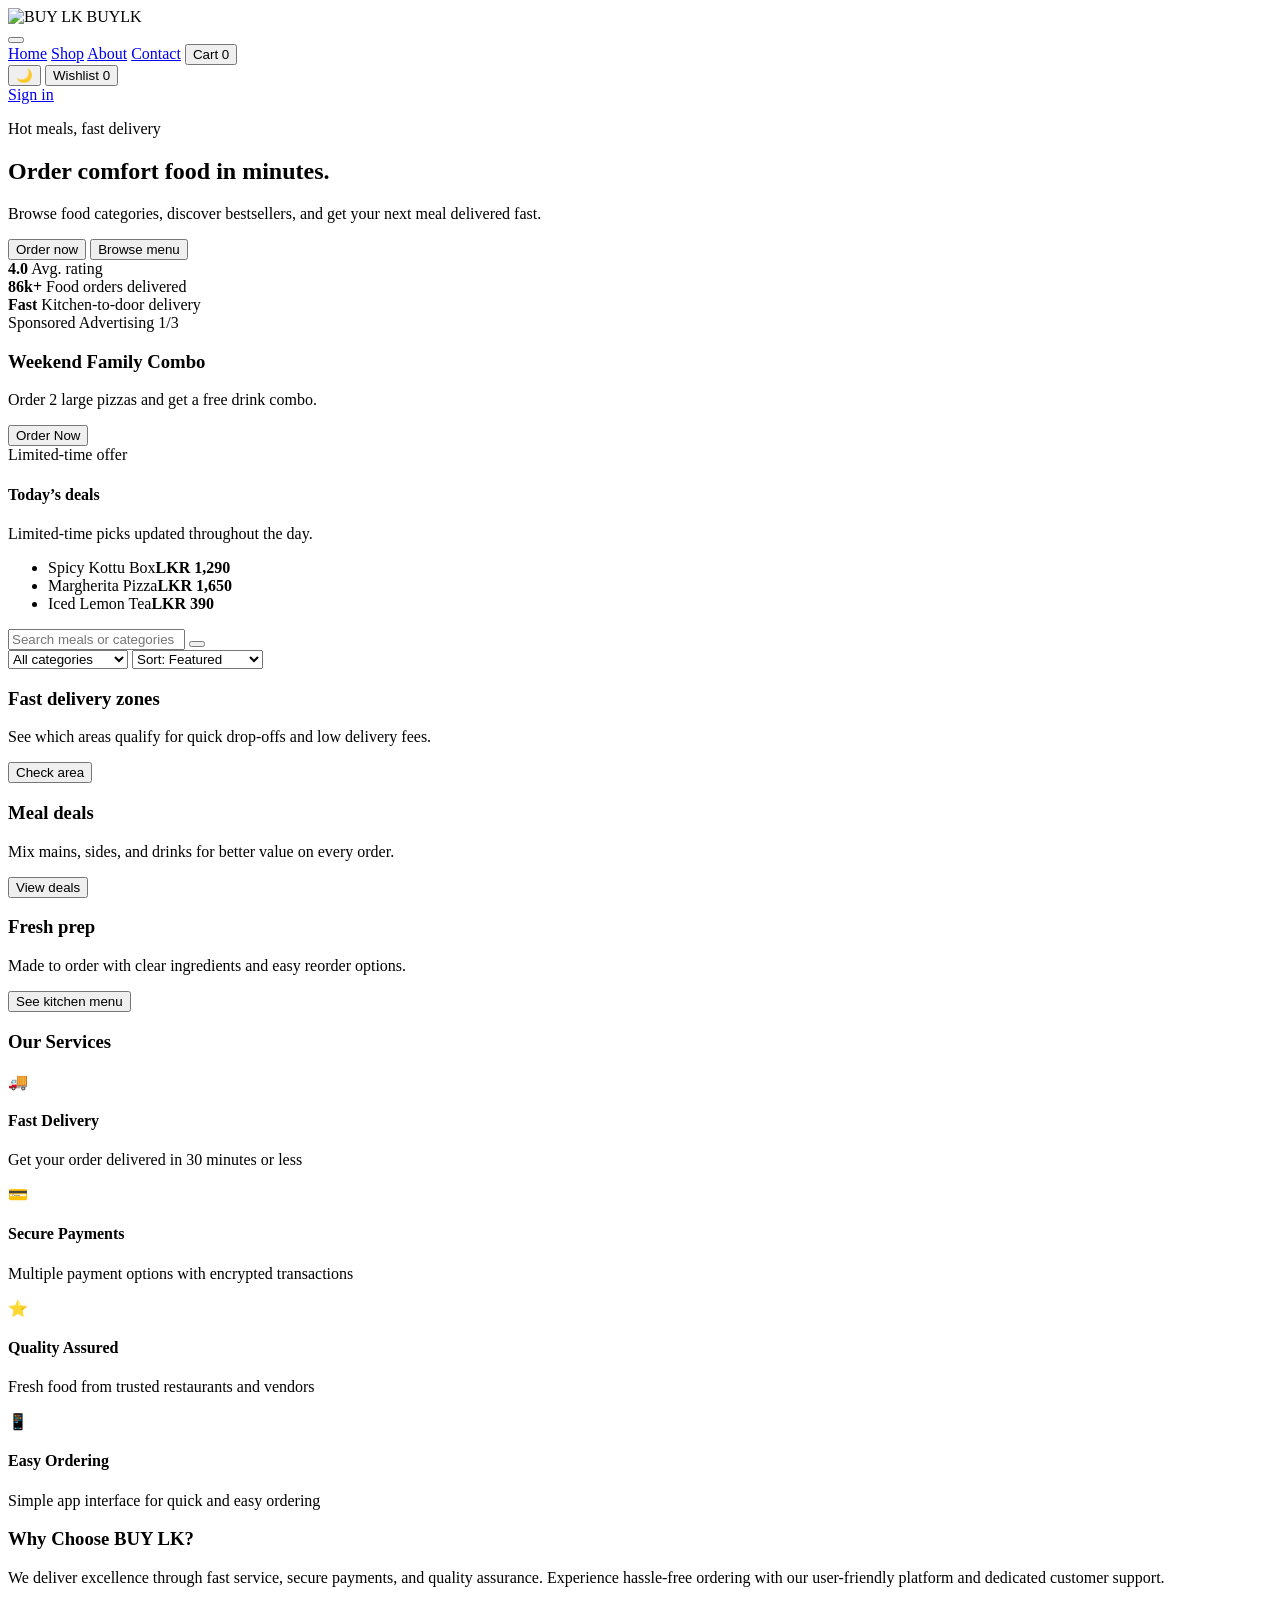
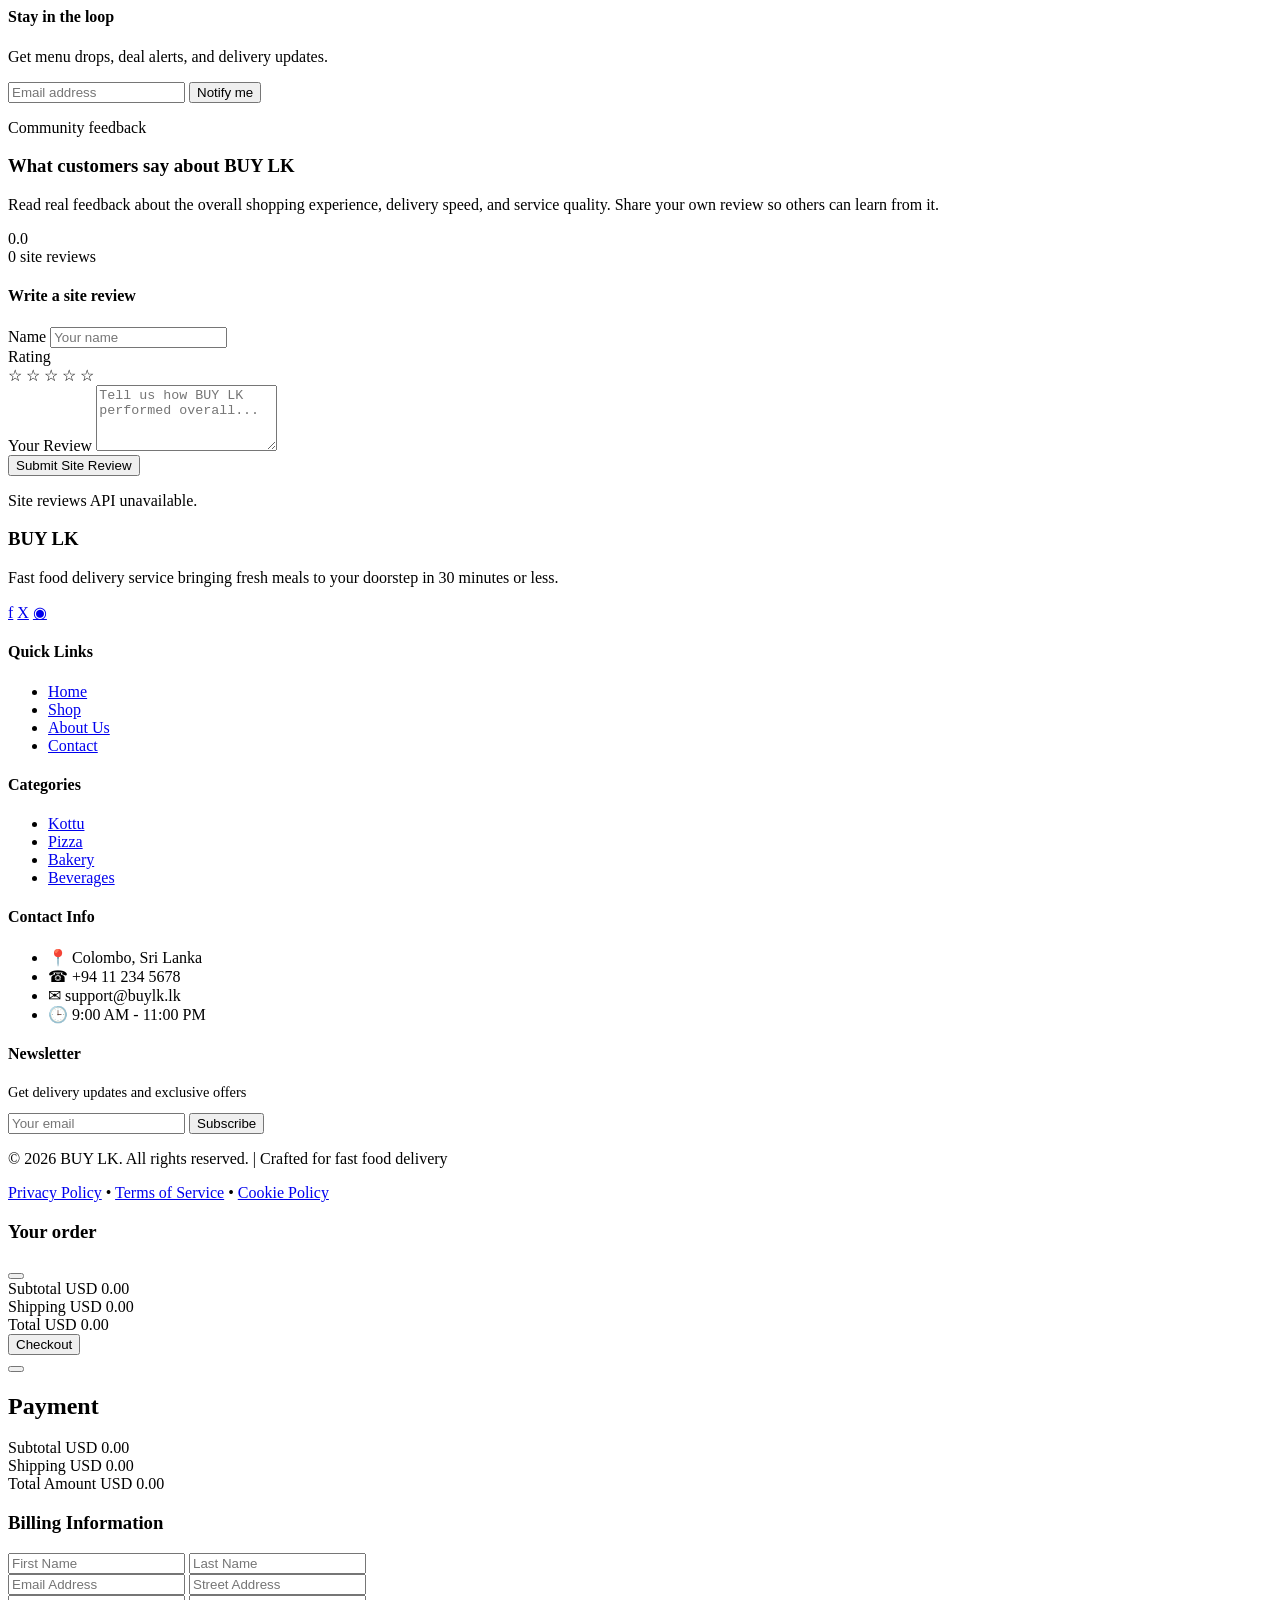
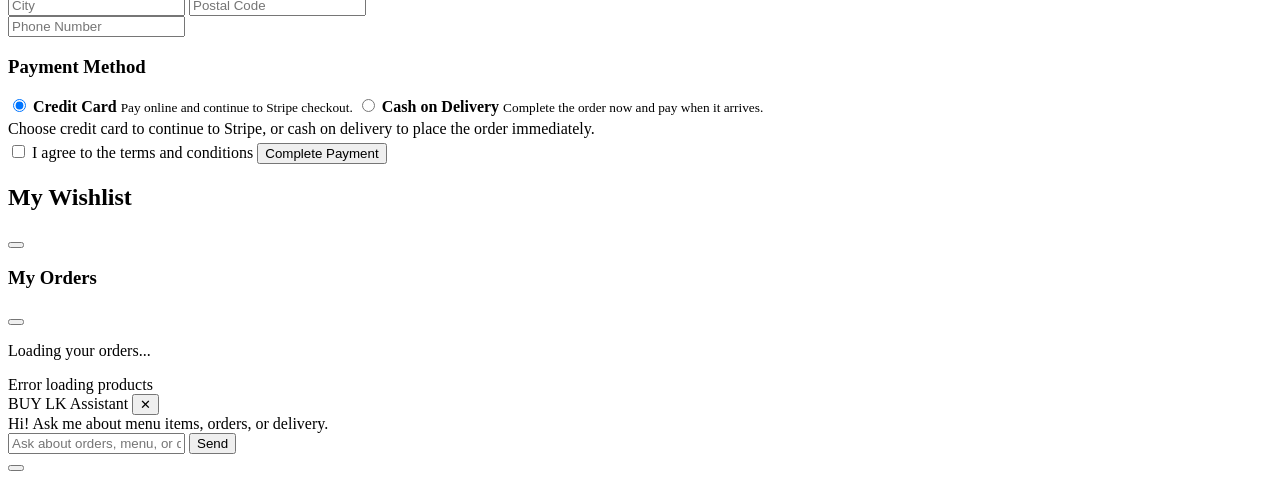
==== front/index.html @ 082ec340 "changed" ====
<!DOCTYPE html>
<html lang="en">
  <head>
    <meta charset="UTF-8" />
    <meta name="viewport" content="width=device-width, initial-scale=1.0" />
    <title>BUY LK — Food Delivery</title>
    <link rel="stylesheet" href="styles.css" />
    <link rel="stylesheet" href="wishlist.css" />
    <link rel="stylesheet" href="https://cdn.jsdelivr.net/npm/remixicon@3.5.0/fonts/remixicon.css">
  </head>
  <body>
    <div class="app">
      <header class="topbar">
        <div class="brand">
          <img src="assests/logo.png" alt="BUY LK" class="logo-img">
          <span class="brand-name">BUYLK</span>
        </div>
        <button class="menu-toggle" id="menuToggle" aria-label="Open menu">
          <span></span>
          <span></span>
          <span></span>
        </button>
        <nav class="nav">
          <a href="index.html">Home</a>
          <a href="shop.html">Shop</a>
          <a href="about.html">About</a>
          <a href="contact.html">Contact</a>
          <button class="nav-cart" id="cartBtn">
            <i class="ri-shopping-cart-line"></i> Cart <span id="cartCount">0</span>
          </button>
        </nav>
        <div class="actions">
          <button class="icon-btn" id="themeToggle" aria-label="Toggle theme">
            <i class="ri-moon-line"></i> Theme
          </button>
          <button class="icon-btn" id="wishlistBtn" aria-label="Wishlist">
            <i class="ri-heart-line"></i> Wishlist <span id="wishlistCount">0</span>
          </button>
          <div id="authLinks" class="auth-links">
            <a href="login.html" class="primary-btn">Sign in</a>
          </div>
          <div id="userMenu" class="user-menu" style="display: none;">
            <button id="userBtn" class="primary-btn"><i class="ri-user-line"></i> Account</button>
            <button id="myOrdersBtn" class="ghost-btn">My Orders</button>
            <button id="logoutBtn" class="ghost-btn">Logout</button>
          </div>
        </div>
      </header>

      <section class="hero">
        <div class="hero-content">
          <p class="badge">Hot meals, fast delivery</p>
          <h2 class="hero-headline" aria-label="Order comfort food in minutes.">
            <span style="--i: 1">Order</span>
            <span style="--i: 2">comfort</span>
            <span style="--i: 3">food</span>
            <span style="--i: 4">in</span>
            <span style="--i: 5">minutes.</span>
          </h2>
          <p>
            Browse food categories, discover bestsellers, and get your next meal delivered fast.
          </p>
          <div class="hero-actions">
            <button class="primary-btn" id="shopNow">Order now</button>
            <button class="ghost-btn" id="viewCollections">Browse menu</button>
          </div>
          <div class="hero-stats">
            <div>
              <strong>4.8/5</strong>
              <span>Avg. rating</span>
            </div>
            <div>
              <strong>120k+</strong>
              <span>Food orders delivered</span>
            </div>
            <div>
              <strong>Fast</strong>
              <span>Kitchen-to-door delivery</span>
            </div>
          </div>
        </div>
        <div class="hero-side">
          <div class="hero-card hero-card-animated">
            <div class="hero-card-header">
              <span id="heroAdLabel">Sponsored Advertising</span>
              <span class="timer" id="heroAdCounter">1/1</span>
            </div>
            <div class="hero-card-body">
              <h3 id="heroAdTitle">Today's Feature</h3>
              <p id="heroAdMessage">Fresh offers rotate here automatically.</p>
              <button class="primary-btn" id="heroAdAction">Explore</button>
            </div>
            <div class="hero-card-footer">
              <span id="heroAdFooter">Stay tuned for more updates</span>
              <div class="progress">
                <div class="progress-fill" id="stockProgress"></div>
              </div>
            </div>
          </div>
          <div class="hero-deals-strip hero-deals-animated" aria-label="Today’s deals">
            <div>
              <h4>Today’s deals</h4>
              <p>Limited-time picks updated throughout the day.</p>
            </div>
            <ul>
              <li><span>Spicy Kottu Box</span><strong>LKR 1,290</strong></li>
              <li><span>Margherita Pizza</span><strong>LKR 1,650</strong></li>
              <li><span>Iced Lemon Tea</span><strong>LKR 390</strong></li>
            </ul>
          </div>
        </div>
      </section>

      <section class="controls" id="featured">
        <div class="search">
          <input type="text" id="searchInput" placeholder="Search meals or categories" />
          <button class="icon-btn" id="searchClear"><i class="ri-close-line"></i></button>
        </div>
        <div class="filters">
          <select id="categoryFilter">
            <option value="all">All categories</option>
            <option value="kottu">Kottu</option>
            <option value="pizza">Pizza</option>
            <option value="rice">Rice</option>
            <option value="bakery">Bakery Products</option>
            <option value="beverages">Beverages</option>
            <option value="others">Others</option>
          </select>
          <select id="sortFilter">
            <option value="featured">Sort: Featured</option>
            <option value="price-asc">Price: Low to High</option>
            <option value="price-desc">Price: High to Low</option>
            <option value="rating">Top rated</option>
          </select>
        </div>
      </section>

      <section class="products" id="productGrid"></section>

      <section class="split" id="deals">
        <div class="deal-card">
          <h3>Fast delivery zones</h3>
          <p>See which areas qualify for quick drop-offs and low delivery fees.</p>
          <button class="ghost-btn">Check area</button>
        </div>
        <div class="deal-card highlight">
          <h3>Meal deals</h3>
          <p>Mix mains, sides, and drinks for better value on every order.</p>
          <button class="primary-btn">View deals</button>
        </div>
        <div class="deal-card">
          <h3>Fresh prep</h3>
          <p>Made to order with clear ingredients and easy reorder options.</p>
          <button class="ghost-btn">See kitchen menu</button>
        </div>
      </section>

      <section class="categories" id="categories">
        <h3>Our Services</h3>
        <div class="category-grid">
          <div class="service-card">
            <div class="service-icon">🚚</div>
            <h4>Fast Delivery</h4>
            <p>Get your order delivered in 30 minutes or less</p>
          </div>
          <div class="service-card">
            <div class="service-icon">💳</div>
            <h4>Secure Payments</h4>
            <p>Multiple payment options with encrypted transactions</p>
          </div>
          <div class="service-card">
            <div class="service-icon">⭐</div>
            <h4>Quality Assured</h4>
            <p>Fresh food from trusted restaurants and vendors</p>
          </div>
          <div class="service-card">
            <div class="service-icon">📱</div>
            <h4>Easy Ordering</h4>
            <p>Simple app interface for quick and easy ordering</p>
          </div>
        </div>
      </section>

      <section class="about" id="about">
        <div>
          <h3>Why Choose BUY LK?</h3>
          <p>
            We deliver excellence through fast service, secure payments, and quality assurance. 
            Experience hassle-free ordering with our user-friendly platform and dedicated customer support.
          </p>
        </div>
        <div class="newsletter">
          <h4>Stay in the loop</h4>
          <p>Get menu drops, deal alerts, and delivery updates.</p>
          <form id="newsletterForm">
            <input type="email" id="newsletterEmail" placeholder="Email address" required />
            <button class="primary-btn" type="submit">Notify me</button>
          </form>
          <span id="newsletterMsg"></span>
        </div>
      </section>

      <section class="site-reviews" id="siteReviewsSection">
        <div class="site-reviews-intro">
          <p class="badge">Community feedback</p>
          <h3>What customers say about BUY LK</h3>
          <p>
            Read real feedback about the overall shopping experience, delivery speed, and service quality.
            Share your own review so others can learn from it.
          </p>
          <div class="site-reviews-summary">
            <div class="site-rating-number" id="siteReviewAverage">0.0</div>
            <div>
              <div class="rating-stars" id="siteReviewAverageStars"></div>
              <span class="review-count" id="siteReviewTotal">0 site reviews</span>
            </div>
          </div>
        </div>

        <div class="site-reviews-panel">
          <div class="review-form-container">
            <h4>Write a site review</h4>
            <form id="siteReviewForm" class="review-form">
              <div class="form-group">
                <label for="siteReviewName">Name</label>
                <input type="text" id="siteReviewName" name="name" placeholder="Your name" required />
              </div>
              <div class="form-group" id="siteReviewEmailGroup">
                <label for="siteReviewEmail">Email</label>
                <input type="email" id="siteReviewEmail" name="email" placeholder="you@example.com" />
                <small class="hint" id="siteReviewEmailHint">Your email is attached automatically when you are signed in.</small>
              </div>
              <div class="form-group">
                <label for="siteReviewRating">Rating</label>
                <div class="star-rating-input" id="siteReviewStarInput">
                  <span class="star" data-rating="1">☆</span>
                  <span class="star" data-rating="2">☆</span>
                  <span class="star" data-rating="3">☆</span>
                  <span class="star" data-rating="4">☆</span>
                  <span class="star" data-rating="5">☆</span>
                </div>
                <input type="hidden" id="siteReviewRating" name="rating" required />
              </div>
              <div class="form-group">
                <label for="siteReviewComment">Your Review</label>
                <textarea id="siteReviewComment" name="comment" rows="4" placeholder="Tell us how BUY LK performed overall..." required></textarea>
              </div>
              <button type="submit" class="primary-btn">Submit Site Review</button>
            </form>
          </div>

          <div class="reviews-list" id="siteReviewsList">
            <p class="no-reviews">No site reviews yet. Be the first to share feedback!</p>
          </div>
        </div>
      </section>
    </div>

    <footer class="footer">
      <div class="footer-content">
        <div class="footer-section">
          <h3>BUY LK</h3>
          <p>Fast food delivery service bringing fresh meals to your doorstep in 30 minutes or less.</p>
          <div class="social-links">
            <a href="#" aria-label="Facebook" class="social-icon" title="Facebook">f</a>
            <a href="#" aria-label="Twitter" class="social-icon" title="Twitter">X</a>
            <a href="#" aria-label="Instagram" class="social-icon" title="Instagram">◉</a>
          </div>
        </div>

        <div class="footer-section">
          <h4>Quick Links</h4>
          <ul>
            <li><a href="index.html">Home</a></li>
            <li><a href="shop.html">Shop</a></li>
            <li><a href="about.html">About Us</a></li>
            <li><a href="contact.html">Contact</a></li>
          </ul>
        </div>

        <div class="footer-section">
          <h4>Categories</h4>
          <ul>
            <li><a href="#">Kottu</a></li>
            <li><a href="#">Pizza</a></li>
            <li><a href="#">Bakery</a></li>
            <li><a href="#">Beverages</a></li>
          </ul>
        </div>

        <div class="footer-section">
          <h4>Contact Info</h4>
          <ul class="contact-info">
            <li><span class="contact-icon">📍</span> Colombo, Sri Lanka</li>
            <li><span class="contact-icon">☎</span> +94 11 234 5678</li>
            <li><span class="contact-icon">✉</span> support@buylk.lk</li>
            <li><span class="contact-icon">🕒</span> 9:00 AM - 11:00 PM</li>
          </ul>
        </div>

        <div class="footer-section">
          <h4>Newsletter</h4>
          <p style="font-size: 0.9rem; margin-bottom: 12px;">Get delivery updates and exclusive offers</p>
          <form class="footer-newsletter" id="footerNewsletterForm">
            <input type="email" placeholder="Your email" required />
            <button type="submit" class="primary-btn">Subscribe</button>
          </form>
        </div>
      </div>

      <div class="footer-divider"></div>

      <div class="footer-bottom">
        <p>&copy; 2026 BUY LK. All rights reserved. | Crafted for fast food delivery</p>
        <div class="footer-legal">
          <a href="#">Privacy Policy</a>
          <span>•</span>
          <a href="#">Terms of Service</a>
          <span>•</span>
          <a href="#">Cookie Policy</a>
        </div>
      </div>
    </footer>

    <aside class="cart-drawer" id="cartDrawer">
      <div class="cart-header">
          <h3>Your order</h3>
        <button class="icon-btn" id="closeCart"><i class="ri-close-line"></i></button>
      </div>
      <div class="cart-items" id="cartItems"></div>
      <div class="cart-summary">
        <div class="summary-row">
          <span>Subtotal</span>
          <span id="cartSubtotal">USD 0.00</span>
        </div>
        <div class="summary-row">
          <span>Shipping</span>
          <span id="cartShipping">USD 0.00</span>
        </div>
        <div class="summary-row total">
          <span>Total</span>
          <span id="cartTotal">USD 0.00</span>
        </div>
        <button class="primary-btn" id="checkoutBtn">Checkout</button>
      </div>
    </aside>

    <!-- Payment Modal -->
    <div class="payment-modal" id="paymentModal">
      <div class="payment-container">
        <button class="payment-close" id="closePayment"><i class="ri-close-line"></i></button>
        <div class="payment-content">
          <h2>Payment</h2>
          <div class="payment-summary">
            <div class="payment-row">
              <span>Subtotal</span>
              <span id="paymentSubtotal">USD 0.00</span>
            </div>
            <div class="payment-row">
              <span>Shipping</span>
              <span id="paymentShipping">USD 0.00</span>
            </div>
            <div class="payment-row total">
              <span>Total Amount</span>
              <span id="paymentTotal">USD 0.00</span>
            </div>
          </div>

          <form class="payment-form" id="paymentForm">
            <div class="form-section">
              <h3>Billing Information</h3>
              <div class="form-row">
                <input type="text" placeholder="First Name" required />
                <input type="text" placeholder="Last Name" required />
              </div>
              <input type="email" placeholder="Email Address" required />
              <input type="text" placeholder="Street Address" required />
              <div class="form-row">
                <input type="text" placeholder="City" required />
                <input type="text" placeholder="Postal Code" required />
              </div>
              <input type="tel" placeholder="Phone Number" required />
            </div>

            <div class="form-section">
              <h3>Payment Method</h3>
              <div class="payment-methods">
                <label class="payment-method">
                  <input type="radio" name="paymentMethod" value="credit_card" checked />
                  <span>
                    <strong>Credit Card</strong>
                    <small>Pay online and continue to Stripe checkout.</small>
                  </span>
                </label>
                <label class="payment-method">
                  <input type="radio" name="paymentMethod" value="cash_on_delivery" />
                  <span>
                    <strong>Cash on Delivery</strong>
                    <small>Complete the order now and pay when it arrives.</small>
                  </span>
                </label>
              </div>
              <p style="color: var(--muted); margin: 0; line-height: 1.6;">
                Choose credit card to continue to Stripe, or cash on delivery to place the order immediately.
              </p>
            </div>

            <label class="checkbox-label">
              <input type="checkbox" required />
              <span>I agree to the terms and conditions</span>
            </label>

            <button type="submit" class="primary-btn payment-btn">Complete Payment</button>
          </form>
        </div>
      </div>
    </div>

    <!-- Wishlist Modal -->
    <div class="wishlist-modal" id="wishlistModal">
      <div class="wishlist-container">
        <div class="wishlist-header">
          <h2>My Wishlist</h2>
          <button class="wishlist-close" id="closeWishlist"><i class="ri-close-line"></i></button>
        </div>
        <div class="wishlist-items" id="wishlistItems"></div>
      </div>
    </div>

    <!-- Product Details Modal -->
    <div class="product-modal" id="productModal" style="display: none;">
      <div class="product-modal-content">
        <button class="modal-close" id="closeProductModal"><i class="ri-close-line"></i></button>
        
        <div class="product-details-container">
          <div class="product-details-left">
            <img id="productModalImage" src="" alt="Product Image" class="product-modal-image">
            <div class="product-modal-info">
              <h2 id="productModalName"></h2>
              <div class="product-modal-rating">
                <span class="rating-stars" id="productModalStars"></span>
                <span id="productModalRating"></span>
                <span id="productModalReviewCount"></span>
              </div>
              <p class="product-modal-price" id="productModalPrice"></p>
              <p class="product-modal-description" id="productModalDescription"></p>
              <div class="product-modal-actions">
                <button class="primary-btn" id="productModalAddCart">Add to Cart</button>
                <button class="secondary-btn" id="productModalWishlist"><i class="ri-heart-line"></i> Wishlist</button>
              </div>
            </div>
          </div>
          
          <div class="product-details-right">
            <div class="reviews-section">
              <h3>Customer Reviews</h3>
              
              <div class="reviews-summary">
                <div class="average-rating">
                  <span class="rating-number" id="averageRatingNumber">0.0</span>
                  <div class="rating-stars" id="averageRatingStars"></div>
                  <span class="review-count" id="totalReviewsCount">0 reviews</span>
                </div>
              </div>

              <div class="review-form-container">
                <h4>Write a Review</h4>
                <form id="reviewForm" class="review-form">
                  <div class="form-group">
                    <label for="reviewRating">Rating</label>
                    <div class="star-rating-input" id="starRatingInput">
                      <span class="star" data-rating="1">☆</span>
                      <span class="star" data-rating="2">☆</span>
                      <span class="star" data-rating="3">☆</span>
                      <span class="star" data-rating="4">☆</span>
                      <span class="star" data-rating="5">☆</span>
                    </div>
                    <input type="hidden" id="reviewRating" name="rating" required>
                  </div>
                  <div class="form-group">
                    <label for="reviewName">Name</label>
                    <input type="text" id="reviewName" name="name" placeholder="Your name" required>
                  </div>
                  <div class="form-group">
                    <label for="reviewComment">Your Review</label>
                    <textarea id="reviewComment" name="comment" rows="4" placeholder="Share your experience with this product..." required></textarea>
                  </div>
                  <button type="submit" class="primary-btn">Submit Review</button>
                </form>
              </div>

              <div class="reviews-list" id="reviewsList">
                <p class="no-reviews">No reviews yet. Be the first to review!</p>
              </div>
            </div>
          </div>
        </div>
      </div>
    </div>

    <div class="orders-modal" id="ordersModal">
      <div class="orders-modal-content">
        <div class="orders-modal-header">
          <h3>My Orders</h3>
          <button class="icon-btn" id="closeOrdersModal"><i class="ri-close-line"></i></button>
        </div>
        <div class="orders-list" id="ordersList">
          <p>Loading your orders...</p>
        </div>
      </div>
    </div>

    <div class="toast" id="toast"></div>

    <script src="https://js.puter.com/v2/"></script>
    <script src="api.js?v=20260425"></script>
    <script src="script.js?v=20260425"></script>
    <script src="product-modal.js?v=20260425"></script>
  </body>
</html>
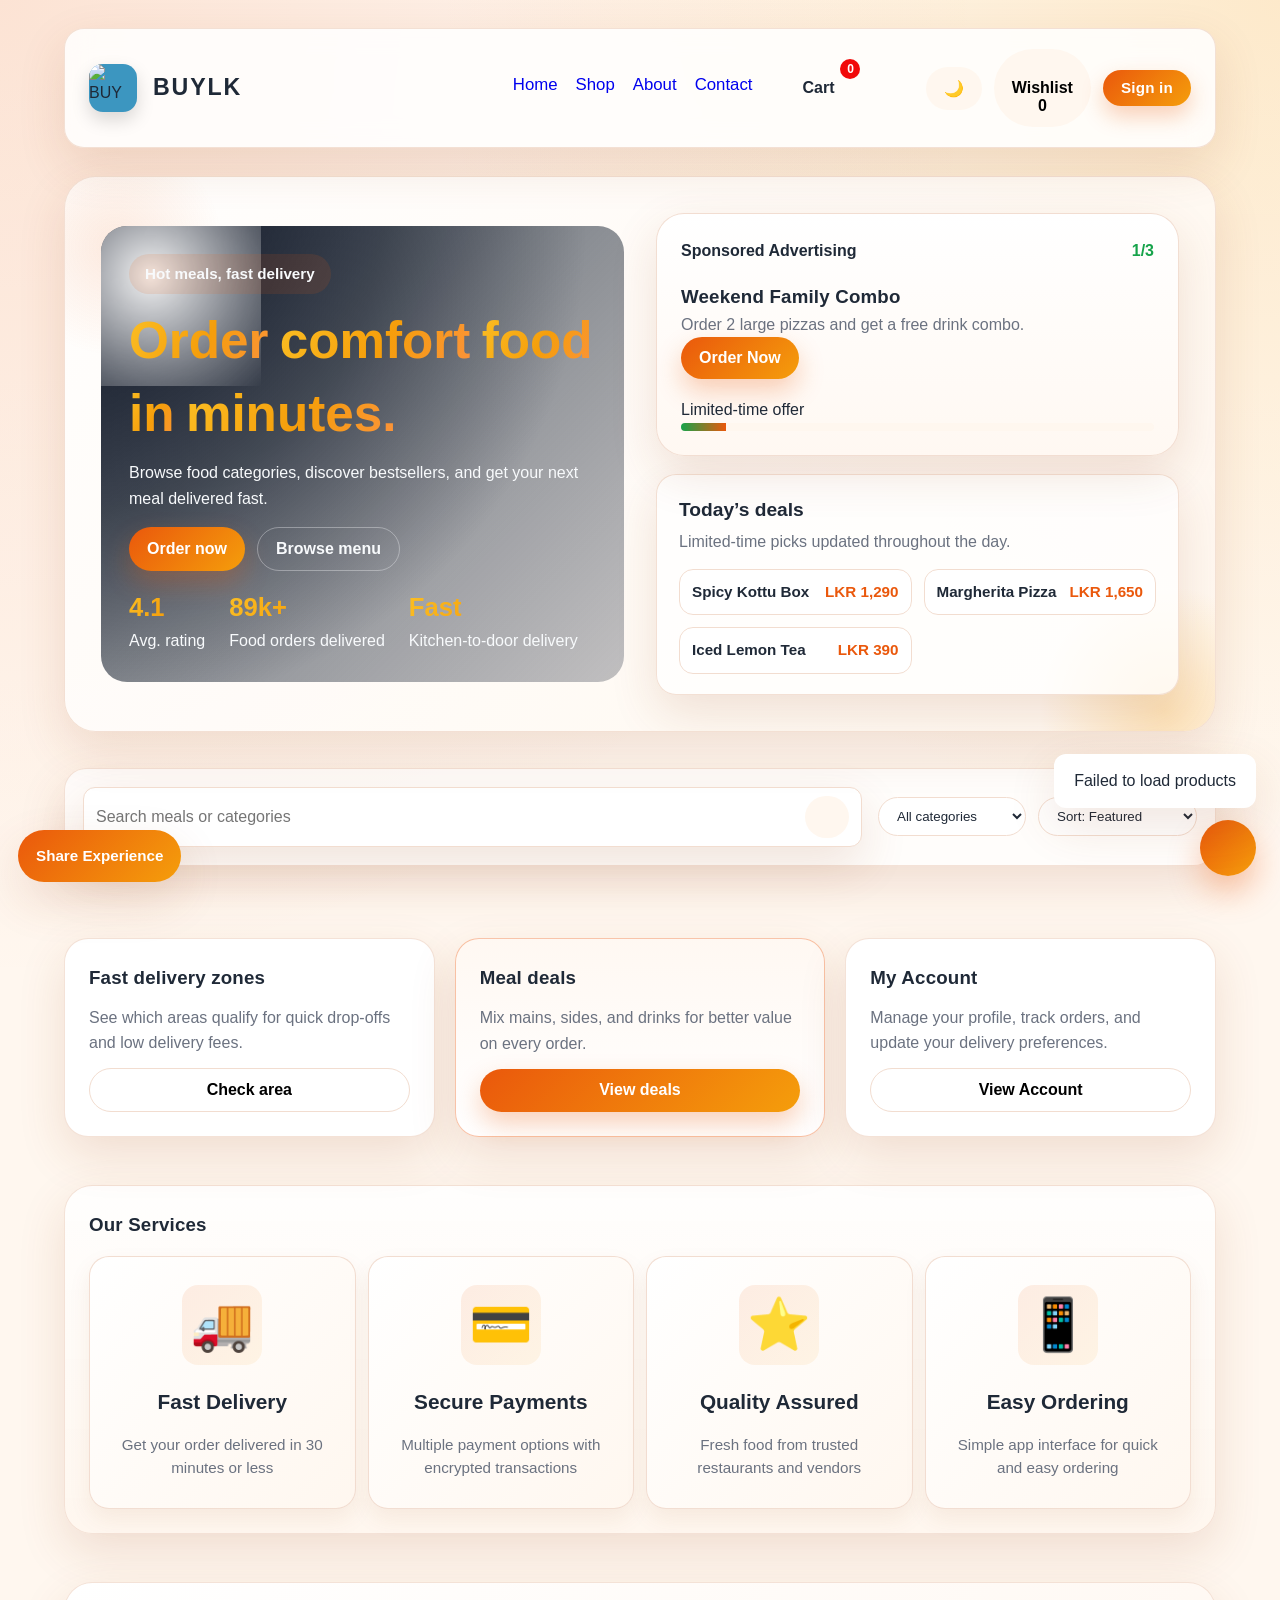
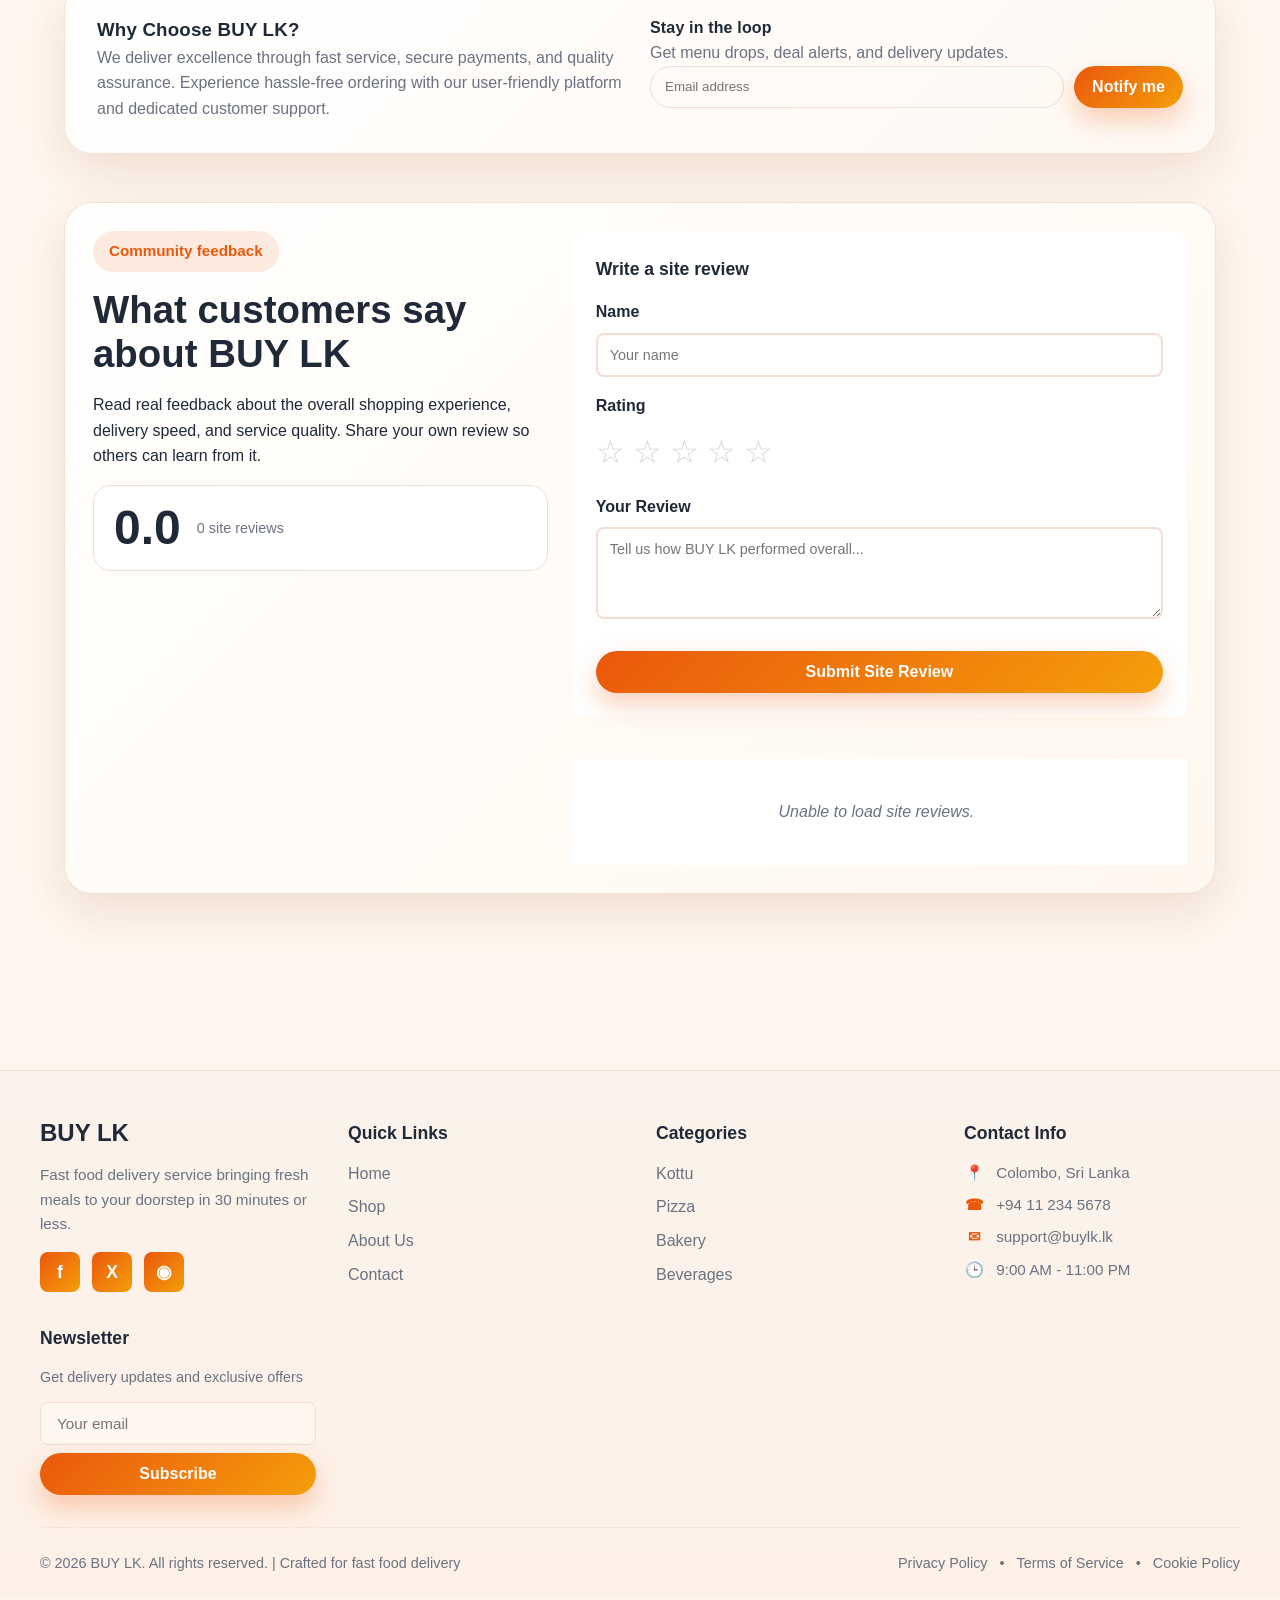
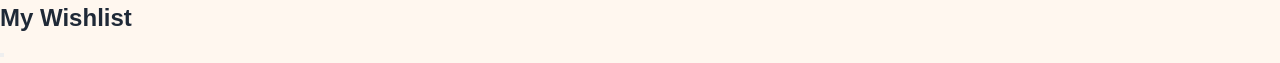
==== commit 2e356ca0: "added" ====
--- a/front/index.html
+++ b/front/index.html
@@ -6,8 +6,7 @@
     <title>BUY LK — Food Delivery</title>
     <link rel="stylesheet" href="styles.css" />
     <link rel="stylesheet" href="wishlist.css" />
-    <link rel="stylesheet" href="https://cdn.jsdelivr.net/npm/remixicon@3.5.0/fonts/remixicon.css">
-  </head>
+    <link rel="stylesheet" href="https://cdn.jsdelivr.net/npm/remixicon@3.5.0/fonts/remixicon.css">    <link rel="stylesheet" href="https://cdn.jsdelivr.net/npm/leaflet@1.9.4/dist/leaflet.min.css">  </head>
   <body>
     <div class="app">
       <header class="topbar">
@@ -141,17 +140,17 @@
         <div class="deal-card">
           <h3>Fast delivery zones</h3>
           <p>See which areas qualify for quick drop-offs and low delivery fees.</p>
-          <button class="ghost-btn">Check area</button>
+          <button class="ghost-btn" id="checkAreaBtn">Check area</button>
         </div>
         <div class="deal-card highlight">
           <h3>Meal deals</h3>
           <p>Mix mains, sides, and drinks for better value on every order.</p>
-          <button class="primary-btn">View deals</button>
+          <button class="primary-btn" id="viewDealsBtn" onclick="window.location.href='shop.html'">View deals</button>
         </div>
         <div class="deal-card">
-          <h3>Fresh prep</h3>
-          <p>Made to order with clear ingredients and easy reorder options.</p>
-          <button class="ghost-btn">See kitchen menu</button>
+          <h3>My Account</h3>
+          <p>Manage your profile, track orders, and update your delivery preferences.</p>
+          <button class="ghost-btn" onclick="window.location.href='account.html'">View Account</button>
         </div>
       </section>
 
@@ -369,17 +368,41 @@
           <form class="payment-form" id="paymentForm">
             <div class="form-section">
               <h3>Billing Information</h3>
+              <input type="text" placeholder="Full Name" data-billing-field="name" required />
+              <input type="email" placeholder="Email Address" data-billing-field="email" required />
+              <input type="text" placeholder="Street Address" data-billing-field="streetAddress" required />
               <div class="form-row">
-                <input type="text" placeholder="First Name" required />
-                <input type="text" placeholder="Last Name" required />
-              </div>
-              <input type="email" placeholder="Email Address" required />
-              <input type="text" placeholder="Street Address" required />
-              <div class="form-row">
-                <input type="text" placeholder="City" required />
-                <input type="text" placeholder="Postal Code" required />
-              </div>
-              <input type="tel" placeholder="Phone Number" required />
+                <select data-billing-field="district" required>
+                  <option value="" disabled selected>Select District</option>
+                  <option value="Ampara">Ampara</option>
+                  <option value="Anuradhapura">Anuradhapura</option>
+                  <option value="Badulla">Badulla</option>
+                  <option value="Batticaloa">Batticaloa</option>
+                  <option value="Colombo">Colombo</option>
+                  <option value="Galle">Galle</option>
+                  <option value="Gampaha">Gampaha</option>
+                  <option value="Hambantota">Hambantota</option>
+                  <option value="Jaffna">Jaffna</option>
+                  <option value="Kalutara">Kalutara</option>
+                  <option value="Kandy">Kandy</option>
+                  <option value="Kegalle">Kegalle</option>
+                  <option value="Kilinochchi">Kilinochchi</option>
+                  <option value="Kurunegala">Kurunegala</option>
+                  <option value="Mannar">Mannar</option>
+                  <option value="Matale">Matale</option>
+                  <option value="Matara">Matara</option>
+                  <option value="Monaragala">Monaragala</option>
+                  <option value="Mullaitivu">Mullaitivu</option>
+                  <option value="Nuwara Eliya">Nuwara Eliya</option>
+                  <option value="Polonnaruwa">Polonnaruwa</option>
+                  <option value="Puttalam">Puttalam</option>
+                  <option value="Ratnapura">Ratnapura</option>
+                  <option value="Trincomalee">Trincomalee</option>
+                  <option value="Vavuniya">Vavuniya</option>
+                </select>
+                <input type="text" placeholder="Postal Code" data-billing-field="postalCode" required />
+              </div>
+              <input type="tel" placeholder="Phone Number" data-billing-field="phone" required />
             </div>
 
             <div class="form-section">
@@ -510,11 +533,27 @@
       </div>
     </div>
 
+    <!-- Delivery zones map modal -->
+    <div class="map-modal" id="mapModal">
+      <div class="map-modal-content">
+        <div class="map-modal-header">
+          <h2>Our Delivery Zones</h2>
+          <button class="icon-btn" id="closeMapModal" aria-label="Close map"><i class="ri-close-line"></i></button>
+        </div>
+        <div class="map-container" id="map"></div>
+        <div class="map-legend">
+          <p><span style="color: var(--primary);">📍</span> Branches | <span style="color: var(--secondary);">📌</span> Delivery areas | Click markers for details</p>
+        </div>
+      </div>
+    </div>
+
     <div class="toast" id="toast"></div>
 
     <script src="https://js.puter.com/v2/"></script>
+    <script src="https://cdn.jsdelivr.net/npm/leaflet@1.9.4/dist/leaflet.min.js"></script>
     <script src="api.js?v=20260425"></script>
     <script src="script.js?v=20260425"></script>
     <script src="product-modal.js?v=20260425"></script>
+    <script src="map-branches.js?v=20260425"></script>
   </body>
 </html>
--- a/front/styles.css
+++ b/front/styles.css
@@ -0,0 +1,2705 @@
+:root {
+  color-scheme: light;
+  --bg: #fff7ef;
+  --surface: #ffffff;
+  --text: #1f2937;
+  --muted: #6b7280;
+  --primary: #ea580c;
+  --secondary: #f59e0b;
+  --accent: #16a34a;
+  --border: #f2ddd0;
+  --shadow: 0 18px 48px rgba(148, 74, 25, 0.14);
+}
+
+[data-theme="dark"] {
+  color-scheme: dark;
+  --bg: #111827;
+  --surface: #1f2937;
+  --text: #f9fafb;
+  --muted: #cbd5e1;
+  --primary: #fb923c;
+  --secondary: #fbbf24;
+  --accent: #4ade80;
+  --border: #334155;
+  --shadow: 0 18px 48px rgba(0, 0, 0, 0.35);
+}
+
+* {
+  box-sizing: border-box;
+  margin: 0;
+  padding: 0;
+}
+
+body {
+  font-family: -apple-system, BlinkMacSystemFont, 'Segoe UI', 'Roboto', 'Oxygen', 'Ubuntu', 'Cantarell', sans-serif;
+  background: var(--bg);
+  font-size: 1rem;
+  font-weight: 500;
+  line-height: 1.6;
+  color: var(--text);
+  min-height: 100vh;
+  overflow-x: hidden;
+  background-image:
+    radial-gradient(circle at top left, rgba(234, 88, 12, 0.14), transparent 28%),
+    radial-gradient(circle at top right, rgba(245, 158, 11, 0.18), transparent 24%),
+    linear-gradient(180deg, rgba(255, 255, 255, 0.4), transparent 30%);
+}
+
+@keyframes fadeUp {
+  from {
+    opacity: 0;
+    transform: translateY(14px);
+  }
+  to {
+    opacity: 1;
+    transform: translateY(0);
+  }
+}
+
+[data-theme="dark"] body {
+  background-image:
+    radial-gradient(circle at top left, rgba(251, 146, 60, 0.2), transparent 30%),
+    radial-gradient(circle at top right, rgba(74, 222, 128, 0.14), transparent 28%),
+    linear-gradient(180deg, rgba(15, 23, 42, 0.45), transparent 34%);
+}
+.app {
+  max-width: 1200px;
+  margin: 0 auto;
+  padding: 28px 24px 80px;
+}
+
+@import url('https://fonts.googleapis.com/css2?family=Playfair+Display:wght@600;700&display=swap');
+
+.topbar {
+  display: grid;
+  grid-template-columns: 1.6fr 2fr 1.2fr;
+  gap: 24px;
+  align-items: center;
+  background: rgba(255, 255, 255, 0.85);
+  padding: 20px 24px;
+  border-radius: 20px;
+  box-shadow: var(--shadow);
+  backdrop-filter: blur(12px);
+  border: 1px solid rgba(242, 221, 208, 0.9);
+  position: sticky;
+  top: 20px;
+  z-index: 10;
+  animation: fadeUp 0.6s ease-out both;
+}
+
+.brand {
+  display: flex;
+  gap: 16px;
+  align-items: center;
+}
+
+.brand h1 {
+  font-family: 'Playfair Display', 'Segoe UI', serif;
+  font-size: 1.8rem;
+  font-weight: 700;
+  letter-spacing: 0.08em;
+}
+
+.brand-name {
+  font-size: 1.45rem;
+  font-weight: 700;
+  letter-spacing: 0.08em;
+  color: var(--text);
+}
+
+.logo {
+  width: 48px;
+  height: 48px;
+  border-radius: 14px;
+  background: linear-gradient(135deg, var(--primary), var(--secondary));
+  display: grid;
+  place-items: center;
+  font-weight: 700;
+  color: white;
+  
+}
+
+.logo-img {
+  width: 48px;
+  height: 48px;
+  border-radius: 14px;
+  object-fit: cover;
+  object-position: center;
+  background-color: #3c96c0;
+  box-shadow: 0 8px 18px rgba(0, 0, 0, 0.15);
+}
+
+.nav {
+  display: flex;
+  gap: 18px;
+  justify-content: center;
+  font-weight: 500;
+  font-size: 1.05rem;
+  align-items: center;
+}
+
+.hero-content > * {
+  opacity: 0;
+  animation: fadeUp 0.7s ease-out forwards;
+}
+
+.hero-content > *:nth-child(1) { animation-delay: 0.05s; }
+.hero-content > *:nth-child(2) { animation-delay: 0.12s; }
+.hero-content > *:nth-child(3) { animation-delay: 0.2s; }
+.hero-content > *:nth-child(4) { animation-delay: 0.28s; }
+.hero-content > *:nth-child(5) { animation-delay: 0.36s; }
+
+.hero-card {
+  animation: fadeUp 0.7s ease-out 0.18s both;
+}
+
+.nav a {
+  padding-bottom: 4px;
+  border-bottom: 2px solid transparent;
+  text-decoration: none;
+}
+
+.nav a:hover {
+  border-color: var(--primary);
+}
+
+.nav-cart {
+  border: none;
+  background: none;
+  cursor: pointer;
+  font-weight: 600;
+  padding: 8px 16px;
+  border-radius: 8px;
+  transition: all 0.2s ease;
+  display: flex;
+  align-items: center;
+  gap: 6px;
+  color: var(--text);
+  position: relative;
+}
+
+.nav-cart:hover {
+  background: rgba(109, 93, 252, 0.1);
+}
+
+.nav-cart span {
+  position: absolute;
+  top: -8px;
+  right: -8px;
+  min-width: 20px;
+  height: 20px;
+  background: #ef4444;
+  border-radius: 999px;
+  font-size: 0.7rem;
+  font-weight: 700;
+  display: flex;
+  align-items: center;
+  justify-content: center;
+  color: white;
+}
+
+.actions {
+  display: flex;
+  gap: 12px;
+  justify-content: flex-end;
+  align-items: center;
+}
+
+.menu-toggle {
+  display: none;
+  width: 44px;
+  height: 44px;
+  border-radius: 12px;
+  border: 1px solid var(--border);
+  background: var(--bg);
+  align-items: center;
+  justify-content: center;
+  gap: 4px;
+  cursor: pointer;
+  transition: transform 0.2s ease, box-shadow 0.2s ease;
+}
+
+.menu-toggle span {
+  display: block;
+  width: 20px;
+  height: 2px;
+  background: var(--text);
+  border-radius: 999px;
+  transition: transform 0.2s ease, opacity 0.2s ease;
+}
+
+.menu-toggle.active span:nth-child(1) {
+  transform: translateY(6px) rotate(45deg);
+}
+
+.menu-toggle.active span:nth-child(2) {
+  opacity: 0;
+}
+
+.menu-toggle.active span:nth-child(3) {
+  transform: translateY(-6px) rotate(-45deg);
+}
+
+.auth-links {
+  display: flex;
+  gap: 8px;
+  align-items: center;
+}
+
+.auth-links .ghost-btn,
+.auth-links .primary-btn {
+  padding: 10px 18px;
+  font-size: 0.95rem;
+  letter-spacing: 0.2px;
+  border-radius: 999px;
+  white-space: nowrap;
+  line-height: 1;
+  text-decoration: none;
+}
+
+.auth-links .ghost-btn {
+  background: rgba(255, 255, 255, 0.04);
+  border: 1px solid rgba(255, 255, 255, 0.2);
+  color: var(--text);
+  backdrop-filter: blur(6px);
+}
+
+.auth-links .primary-btn {
+  background: linear-gradient(135deg, #ea580c 0%, #f59e0b 100%);
+  box-shadow: 0 10px 22px rgba(234, 88, 12, 0.28);
+}
+
+.auth-links .ghost-btn:hover,
+.auth-links .primary-btn:hover {
+  transform: translateY(-2px);
+  box-shadow: 0 12px 26px rgba(15, 23, 42, 0.2);
+}
+
+.user-menu {
+  display: flex;
+  gap: 8px;
+  align-items: center;
+}
+
+.icon-btn,
+.primary-btn,
+.ghost-btn {
+  border: none;
+  cursor: pointer;
+  border-radius: 999px;
+  padding: 12px 18px;
+  font-weight: 600;
+  font-size: 1rem;
+  transition: transform 0.2s ease, box-shadow 0.2s ease, background 0.2s ease;
+}
+
+#cartBtn {
+  width: auto;
+  height: auto;
+  padding: 12px 18px;
+  border-radius: 999px;
+  display: inline-flex;
+  align-items: center;
+  justify-content: center;
+  gap: 6px;
+  font-size: 1rem;
+  
+}
+
+#cartBtn::before {
+  content: "";
+  display: none;
+  
+}
+
+#cartBtn span {
+  font-size: 0.75rem;
+  background: rgba(240, 0, 0, 0.966);
+  padding: 2px 6px;
+  border-radius: 999px;
+  line-height: 1;
+}
+
+.icon-btn {
+  background: var(--bg);
+}
+
+.icon-btn i {
+  font-size: 1.2rem;
+  margin-right: 8px;
+  vertical-align: -3px;
+  display: inline-block;
+}
+
+#themeToggle i,
+#wishlistBtn i {
+  color: inherit;
+}
+
+#cartBtn i,
+.primary-btn i {
+  font-size: 1.1rem;
+  margin-right: 8px;
+  vertical-align: -2px;
+  display: inline-block;
+}
+
+[data-theme="dark"] #themeToggle {
+  border-color: white;
+  color: white;
+}
+
+.primary-btn {
+  background: linear-gradient(135deg, var(--primary), var(--secondary));
+  color: white;
+  box-shadow: 0 12px 26px rgba(234, 88, 12, 0.28);
+}
+
+.ghost-btn {
+  background: transparent;
+  border: 1px solid var(--border);
+}
+
+.icon-btn:hover,
+.primary-btn:hover,
+.ghost-btn:hover {
+  transform: translateY(-2px);
+  box-shadow: 0 12px 32px rgba(15, 23, 42, 0.18);
+}
+
+.hero {
+  display: grid;
+  grid-template-columns: repeat(auto-fit, minmax(280px, 1fr));
+  gap: 32px;
+  margin: 28px 0 36px;
+  align-items: center;
+  background: linear-gradient(135deg, rgba(255, 255, 255, 0.92), rgba(255, 247, 239, 0.92));
+  border: 1px solid rgba(242, 221, 208, 0.9);
+  border-radius: 32px;
+  padding: 36px;
+  box-shadow: var(--shadow);
+  position: relative;
+  overflow: hidden;
+}
+
+.hero-side {
+  display: grid;
+  gap: 18px;
+  align-content: start;
+}
+
+.hero::before {
+  content: "";
+  position: absolute;
+  inset: auto -80px -110px auto;
+  width: 260px;
+  height: 260px;
+  background: radial-gradient(circle, rgba(245, 158, 11, 0.24), transparent 68%);
+  pointer-events: none;
+}
+
+.hero::after {
+  content: "";
+  position: absolute;
+  inset: -40px auto auto -60px;
+  width: 220px;
+  height: 220px;
+  background: radial-gradient(circle, rgba(234, 88, 12, 0.12), transparent 70%);
+  pointer-events: none;
+}
+
+.hero-content {
+  display: grid;
+  gap: 16px;
+  z-index: 1;
+  position: relative;
+  padding: 28px;
+  border-radius: 26px;
+  background:
+    radial-gradient(circle at top left, rgba(17, 24, 39, 0.96), rgba(17, 24, 39, 0.52) 40%, rgba(17, 24, 39, 0) 70%),
+    linear-gradient(135deg, rgba(31, 41, 55, 0.88) 0%, rgba(31, 41, 55, 0.55) 45%, rgba(15, 23, 42, 0.26) 100%),
+    url("assests/eCommerce2.jpg");
+  background-size: cover;
+  background-position: center;
+  background-repeat: no-repeat;
+  overflow: hidden;
+}
+
+.hero-description {
+  color: #f8fafc;
+}
+
+.hero-headline {
+  display: flex;
+  flex-wrap: wrap;
+  gap: 0.4ch;
+  color: #f8fafc;
+  background: none;
+  -webkit-text-fill-color: #f8fafc;
+}
+
+.hero-headline span {
+  display: inline-block;
+  opacity: 0;
+  transform: translateY(12px);
+  animation: wordReveal 0.2s ease forwards;
+  animation-delay: calc(var(--i) * 0.2s);
+  background: linear-gradient(120deg, #fbbf24 0%, #f59e0b 55%, #fb923c 100%);
+  -webkit-background-clip: text;
+  background-clip: text;
+  color: transparent;
+  -webkit-text-fill-color: transparent;
+}
+
+@keyframes wordReveal {
+  to {
+    opacity: 1;
+    transform: translateY(0);
+  }
+}
+
+@keyframes panelRise {
+  from {
+    opacity: 0;
+    transform: translateY(18px);
+  }
+  to {
+    opacity: 1;
+    transform: translateY(0);
+  }
+}
+
+.hero-card-animated {
+  opacity: 0;
+  animation: panelRise 0.65s ease-out 0.2s forwards;
+}
+
+.hero-deals-animated {
+  opacity: 0;
+  animation: panelRise 0.65s ease-out 0.35s forwards;
+}
+
+.hero-content::before {
+  content: "";
+  position: absolute;
+  top: -60px;
+  left: -60px;
+  width: 220px;
+  height: 220px;
+  background: radial-gradient(circle, rgba(255, 255, 255, 0.95), rgba(255, 255, 255, 0));
+  pointer-events: none;
+  z-index: 0;
+}
+
+.hero-content > * {
+  position: relative;
+  z-index: 1;
+}
+
+.hero-content p {
+  color: #f8fafc;
+}
+
+.hero-stats strong {
+  background: linear-gradient(120deg, #fbbf24 0%, #f59e0b 55%, #fb923c 100%);
+  -webkit-background-clip: text;
+  background-clip: text;
+  color: transparent;
+  -webkit-text-fill-color: transparent;
+}
+
+.hero-stats span {
+  color: #f8fafc;
+}
+
+
+.hero h2 {
+  font-size: clamp(2.5rem, 4vw, 3.8rem);
+  font-weight: 700;
+  line-height: 1.2;
+  background: linear-gradient(120deg, #ea580c 0%, #f59e0b 45%, #fb923c 100%);
+  -webkit-background-clip: text;
+  background-clip: text;
+  color: transparent;
+}
+
+.badge {
+  background: rgba(234, 88, 12, 0.12);
+  color: var(--primary);
+  font-weight: 600;
+  font-size: 0.95rem;
+  padding: 8px 16px;
+  border-radius: 999px;
+  width: fit-content;
+}
+
+.hero-actions {
+  display: flex;
+  gap: 12px;
+  flex-wrap: wrap;
+}
+
+.hero-actions .ghost-btn {
+  color: #f8fafc;
+  border-color: rgba(248, 250, 252, 0.35);
+}
+
+.hero-actions .ghost-btn:hover {
+  background: rgba(248, 250, 252, 0.12);
+}
+
+.hero-stats {
+  display: flex;
+  gap: 24px;
+  flex-wrap: wrap;
+}
+
+.hero-stats strong {
+  display: block;
+  font-size: 1.6rem;
+  font-weight: 700;
+}
+
+.hero-card {
+  background: linear-gradient(180deg, rgba(255, 255, 255, 0.98), rgba(255, 248, 242, 0.98));
+  padding: 24px;
+  border-radius: 28px;
+  box-shadow: var(--shadow);
+  display: grid;
+  gap: 18px;
+  border: 1px solid rgba(242, 221, 208, 0.95);
+  z-index: 1;
+}
+
+.hero-card-header {
+  display: flex;
+  justify-content: space-between;
+  font-weight: 600;
+}
+
+.timer {
+  color: var(--accent);
+}
+
+.hero-card-body h3,
+.deal-card h3,
+.about h3,
+.about h4,
+.categories h3 {
+  letter-spacing: 0.01em;
+}
+
+.hero-card-body p,
+.deal-card p,
+.about p,
+.footer p {
+  color: var(--muted);
+}
+
+.hero-deals-strip {
+  display: grid;
+  gap: 14px;
+  padding: 20px 22px;
+  border-radius: 20px;
+  background: rgba(255, 255, 255, 0.75);
+  border: 1px solid rgba(242, 221, 208, 0.9);
+  box-shadow: var(--shadow);
+}
+
+.hero-deals-strip h4 {
+  font-size: 1.2rem;
+  font-weight: 700;
+}
+
+.hero-deals-strip p {
+  color: var(--muted);
+  margin-top: 4px;
+}
+
+.hero-deals-strip ul {
+  list-style: none;
+  display: grid;
+  grid-template-columns: repeat(auto-fit, minmax(200px, 1fr));
+  gap: 12px;
+  padding: 0;
+  margin: 0;
+}
+
+.hero-deals-strip li {
+  display: flex;
+  justify-content: space-between;
+  align-items: center;
+  gap: 12px;
+  padding: 10px 12px;
+  border-radius: 14px;
+  background: rgba(255, 255, 255, 0.9);
+  border: 1px solid var(--border);
+  font-size: 0.95rem;
+}
+
+.hero-deals-strip span {
+  color: var(--text);
+  font-weight: 600;
+}
+
+.hero-deals-strip strong {
+  color: var(--primary);
+  font-weight: 700;
+}
+
+[data-theme="dark"] .hero-deals-strip {
+  background: rgba(17, 24, 39, 0.85);
+  border-color: rgba(51, 65, 85, 0.9);
+}
+
+[data-theme="dark"] .hero-deals-strip li {
+  background: rgba(30, 41, 59, 0.95);
+  border-color: rgba(51, 65, 85, 0.9);
+}
+
+
+.progress {
+  width: 100%;
+  height: 8px;
+  background: var(--bg);
+  border-radius: 999px;
+  overflow: hidden;
+}
+
+.progress-fill {
+  height: 100%;
+  background: linear-gradient(90deg, var(--accent), var(--primary));
+  width: 72%;
+  transition: width 0.4s ease;
+}
+
+.controls {
+  display: flex;
+  flex-wrap: wrap;
+  gap: 16px;
+  align-items: center;
+  justify-content: space-between;
+  margin: 16px 0 24px;
+  padding: 18px;
+  background: rgba(255, 255, 255, 0.75);
+  border: 1px solid rgba(242, 221, 208, 0.85);
+  border-radius: 22px;
+  box-shadow: var(--shadow);
+}
+
+.search {
+  display: flex;
+  gap: 8px;
+  align-items: center;
+  background: var(--surface);
+  padding: 8px 12px;
+  border-radius: 12px;
+  box-shadow: var(--shadow);
+  flex: 1;
+  border: 1px solid var(--border);
+}
+
+.search input {
+  border: none;
+  outline: none;
+  background: transparent;
+  width: 100%;
+  font-size: 1rem;
+  color: var(--text);
+}
+
+.filters {
+  display: flex;
+  gap: 12px;
+}
+
+.filters select {
+  padding: 10px 14px;
+  border-radius: 999px;
+  border: 1px solid var(--border);
+  background: var(--surface);
+  color: var(--text);
+}
+
+.products {
+  display: grid;
+  grid-template-columns: repeat(auto-fit, minmax(240px, 1fr));
+  gap: 24px;
+}
+
+.product-card {
+  background: var(--surface);
+  padding: 18px;
+  border-radius: 24px;
+  box-shadow: var(--shadow);
+  display: grid;
+  gap: 12px;
+  position: relative;
+  overflow: hidden;
+  border: 1px solid rgba(242, 221, 208, 0.85);
+  transition: transform 0.25s ease, box-shadow 0.25s ease;
+}
+
+.product-card:hover {
+  transform: translateY(-4px);
+  box-shadow: 0 20px 50px rgba(148, 74, 25, 0.18);
+}
+
+.product-card img {
+  width: 100%;
+  border-radius: 16px;
+  height: 180px;
+  object-fit: cover;
+}
+
+.product-card h4 {
+  font-size: 1.25rem;
+  font-weight: 600;
+}
+
+.product-meta {
+  display: flex;
+  justify-content: space-between;
+  align-items: center;
+}
+.account-hero {
+  display: grid;
+  grid-template-columns: repeat(auto-fit, minmax(240px, 1fr));
+  gap: 24px;
+  margin: 30px 0 24px;
+  padding: 28px;
+  border-radius: 24px;
+  background: linear-gradient(135deg, rgba(255, 255, 255, 0.92), rgba(255, 247, 239, 0.92));
+  border: 1px solid rgba(242, 221, 208, 0.9);
+  box-shadow: var(--shadow);
+}
+.account-quick-stats {
+  display: grid;
+  grid-template-columns: repeat(auto-fit, minmax(160px, 1fr));
+  gap: 16px;
+}
+.stat-card {
+  background: var(--surface);
+  border: 1px solid var(--border);
+  border-radius: 16px;
+  padding: 16px;
+  text-align: center;
+  display: grid;
+  gap: 6px;
+}
+.stat-card strong {
+  font-size: 1.6rem;
+  font-weight: 700;
+  color: var(--primary);
+}
+.account-gate {
+  margin: 24px 0 32px;
+  padding: 32px;
+  border-radius: 22px;
+  background: var(--surface);
+  border: 1px solid var(--border);
+  box-shadow: var(--shadow);
+  text-align: center;
+}
+.account-grid {
+  display: grid;
+  grid-template-columns: 1fr;
+  gap: 24px;
+}
+.account-card {
+  background: var(--surface);
+  border: 1px solid var(--border);
+  border-radius: 22px;
+  padding: 24px;
+  box-shadow: var(--shadow);
+  display: grid;
+  gap: 18px;
+}
+
+[data-theme="dark"] .account-hero {
+  background: linear-gradient(135deg, rgba(30, 41, 59, 0.96), rgba(15, 23, 42, 0.98));
+  border-color: rgba(51, 65, 85, 0.9);
+}
+
+[data-theme="dark"] .account-hero h2,
+[data-theme="dark"] .account-hero p,
+[data-theme="dark"] .account-hero .badge {
+  color: var(--text);
+}
+
+[data-theme="dark"] .account-hero .badge {
+  background: rgba(251, 146, 60, 0.14);
+  border: 1px solid rgba(251, 146, 60, 0.3);
+}
+
+[data-theme="dark"] .account-card,
+[data-theme="dark"] .account-gate,
+[data-theme="dark"] .stat-card {
+  background: linear-gradient(180deg, rgba(30, 41, 59, 0.98), rgba(17, 24, 39, 0.98));
+  border-color: rgba(51, 65, 85, 0.9);
+}
+
+[data-theme="dark"] .account-card h3,
+[data-theme="dark"] .account-gate h3,
+[data-theme="dark"] .account-card p,
+[data-theme="dark"] .account-gate p,
+[data-theme="dark"] .account-card label,
+[data-theme="dark"] .stat-card span {
+  color: var(--text);
+}
+
+[data-theme="dark"] .account-form .hint {
+  color: var(--muted);
+}
+
+[data-theme="dark"] .stat-card strong {
+  color: #fdba74;
+}
+
+.account-form .form-grid {
+  display: grid;
+  grid-template-columns: repeat(auto-fit, minmax(220px, 1fr));
+  gap: 16px;
+}
+.account-form .form-actions {
+  display: flex;
+  flex-wrap: wrap;
+  gap: 12px;
+  margin-top: 12px;
+}
+.account-form textarea {
+  width: 100%;
+  min-height: 120px;
+  resize: vertical;
+  padding: 14px 16px;
+  border: 1px solid var(--border);
+  border-radius: 12px;
+  background: var(--bg);
+  color: var(--text);
+  font-size: 1rem;
+  font-family: inherit;
+  line-height: 1.5;
+  transition: border 0.2s ease, background 0.2s ease;
+}
+
+.account-form textarea:focus {
+  outline: none;
+  border-color: var(--primary);
+  background: var(--surface);
+}
+.account-form textarea::placeholder {
+  color: var(--muted);
+}
+.account-form .hint {
+  display: block;
+  font-size: 0.8rem;
+  color: var(--muted);
+  margin-top: 6px;
+}
+@media (max-width: 768px) {
+  .account-hero {
+    padding: 22px;
+  }
+  .account-card {
+    padding: 20px;
+  }
+}
+
+.rating {
+  color: #facc15;
+  font-weight: 600;
+}
+
+.price {
+  font-weight: 700;
+  font-size: 1.35rem;
+}
+
+.product-actions {
+  display: flex;
+  justify-content: space-between;
+  gap: 8px;
+}
+
+.tag {
+  position: absolute;
+  top: 16px;
+  left: 16px;
+  background: rgba(31, 41, 55, 0.72);
+  color: white;
+  padding: 6px 14px;
+  border-radius: 999px;
+  font-size: 0.9rem;
+  font-weight: 600;
+}
+
+.split {
+  margin: 48px 0;
+  display: grid;
+  grid-template-columns: repeat(auto-fit, minmax(240px, 1fr));
+  gap: 20px;
+}
+
+.deal-card {
+  background: var(--surface);
+  padding: 24px;
+  border-radius: 24px;
+  box-shadow: var(--shadow);
+  display: grid;
+  gap: 12px;
+  border: 1px solid rgba(242, 221, 208, 0.85);
+}
+
+.deal-card.highlight {
+  border: 1px solid rgba(234, 88, 12, 0.35);
+  background: linear-gradient(180deg, rgba(255, 248, 242, 0.98), rgba(255, 255, 255, 0.98));
+}
+
+.categories {
+  display: grid;
+  gap: 16px;
+  margin: 48px 0;
+  background: linear-gradient(180deg, rgba(255, 255, 255, 0.86), rgba(255, 247, 239, 0.88));
+  border: 1px solid rgba(242, 221, 208, 0.85);
+  border-radius: 28px;
+  padding: 24px;
+  box-shadow: var(--shadow);
+}
+
+.category-grid {
+  display: grid;
+  grid-template-columns: repeat(auto-fit, minmax(200px, 1fr));
+  gap: 12px;
+}
+
+.category-grid button {
+  background: linear-gradient(135deg, rgba(255, 255, 255, 0.98), rgba(255, 247, 239, 0.98));
+  border-radius: 20px;
+  padding: 18px;
+  font-weight: 600;
+  border: 1px solid rgba(242, 221, 208, 0.95);
+  min-height: 96px;
+  box-shadow: 0 10px 22px rgba(148, 74, 25, 0.08);
+  text-align: left;
+  display: flex;
+  align-items: end;
+}
+
+.service-card {
+  background: linear-gradient(135deg, rgba(255, 255, 255, 0.98), rgba(255, 247, 239, 0.98));
+  border-radius: 20px;
+  padding: 28px 20px;
+  font-weight: 600;
+  border: 1px solid rgba(242, 221, 208, 0.95);
+  min-height: 220px;
+  box-shadow: 0 10px 22px rgba(148, 74, 25, 0.08);
+  text-align: center;
+  display: flex;
+  flex-direction: column;
+  align-items: center;
+  justify-content: center;
+  gap: 12px;
+  transition: transform 0.3s ease, box-shadow 0.3s ease, border-color 0.3s ease;
+}
+
+.service-card:hover {
+  transform: translateY(-6px);
+  box-shadow: 0 18px 36px rgba(148, 74, 25, 0.16);
+  border-color: var(--primary);
+}
+
+.service-icon {
+  font-size: 3.2rem;
+  line-height: 1;
+  display: flex;
+  align-items: center;
+  justify-content: center;
+  height: 80px;
+  width: 80px;
+  background: linear-gradient(135deg, rgba(234, 88, 12, 0.1), rgba(245, 158, 11, 0.08));
+  border-radius: 16px;
+}
+
+.service-card h4 {
+  font-size: 1.3rem;
+  color: var(--text);
+  margin: 8px 0 4px 0;
+  font-weight: 700;
+}
+
+.service-card p {
+  font-size: 0.95rem;
+  color: var(--muted);
+  font-weight: 500;
+  line-height: 1.5;
+  margin: 0;
+}
+
+.about {
+  background: linear-gradient(135deg, rgba(255, 255, 255, 0.98), rgba(255, 248, 242, 0.98));
+  padding: 32px;
+  border-radius: 28px;
+  box-shadow: var(--shadow);
+  display: grid;
+  grid-template-columns: repeat(auto-fit, minmax(260px, 1fr));
+  gap: 20px;
+  margin-bottom: 48px;
+  border: 1px solid rgba(242, 221, 208, 0.85);
+}
+
+.newsletter form {
+  display: flex;
+  gap: 10px;
+  flex-wrap: wrap;
+}
+
+.newsletter input {
+  flex: 1;
+  padding: 10px 14px;
+  border-radius: 999px;
+  border: 1px solid var(--border);
+  background: transparent;
+  color: var(--text);
+}
+
+.newsletter textarea {
+  flex: 1;
+  padding: 12px 14px;
+  border-radius: 16px;
+  border: 1px solid var(--border);
+  background: transparent;
+  color: var(--text);
+  font: inherit;
+  min-height: 120px;
+}
+
+.footer {
+  width: 100%;
+  background: linear-gradient(180deg, rgba(31, 41, 55, 0.02), rgba(234, 88, 12, 0.04));
+  border-top: 1px solid rgba(242, 221, 208, 0.9);
+  margin-top: 64px;
+  padding: 48px 24px 24px;
+  color: var(--text);
+}
+
+.footer-content {
+  max-width: 1200px;
+  margin: 0 auto;
+  display: grid;
+  grid-template-columns: repeat(auto-fit, minmax(240px, 1fr));
+  gap: 32px;
+  margin-bottom: 32px;
+}
+
+.footer-section h3 {
+  font-size: 1.5rem;
+  font-weight: 700;
+  margin-bottom: 16px;
+  margin-top: 0;
+  line-height: 1.2;
+  color: var(--text);
+}
+
+.footer-section h4 {
+  font-size: 1.1rem;
+  font-weight: 600;
+  margin-bottom: 14px;
+  color: var(--text);
+}
+
+.footer-section p {
+  color: var(--muted);
+  font-size: 0.95rem;
+  line-height: 1.6;
+  margin-bottom: 12px;
+}
+
+.footer-section ul {
+  list-style: none;
+  display: grid;
+  gap: 8px;
+}
+
+.footer-section ul li {
+  color: var(--muted);
+}
+
+.footer-section ul li a {
+  color: var(--muted);
+  text-decoration: none;
+  font-weight: 500;
+  transition: color 0.2s ease;
+}
+
+.footer-section ul li a:hover {
+  color: var(--primary);
+}
+
+.social-links {
+  display: flex;
+  gap: 12px;
+  margin-top: 16px;
+}
+
+.social-icon {
+  width: 40px;
+  height: 40px;
+  display: flex;
+  align-items: center;
+  justify-content: center;
+  background: linear-gradient(135deg, var(--primary), var(--secondary));
+  color: white;
+  border-radius: 8px;
+  text-decoration: none;
+  font-weight: 700;
+  font-size: 1.1rem;
+  transition: transform 0.2s ease, box-shadow 0.2s ease;
+  border: none;
+}
+
+.social-icon:hover {
+  transform: translateY(-3px);
+  box-shadow: 0 6px 16px rgba(234, 88, 12, 0.3);
+}
+
+.contact-info {
+  font-size: 0.95rem;
+}
+
+.contact-icon {
+  display: inline-flex;
+  align-items: center;
+  justify-content: center;
+  width: 20px;
+  height: 20px;
+  margin-right: 8px;
+  color: var(--primary);
+  font-weight: 600;
+}
+
+.footer-newsletter {
+  display: flex;
+  flex-direction: column;
+  gap: 8px;
+}
+
+.footer-newsletter input {
+  padding: 12px 16px;
+  border: 1px solid var(--border);
+  border-radius: 8px;
+  background: var(--bg);
+  color: var(--text);
+  font-size: 0.95rem;
+}
+
+.footer-newsletter input:focus {
+  outline: none;
+  border-color: var(--primary);
+  box-shadow: 0 0 0 3px rgba(234, 88, 12, 0.1);
+}
+
+.footer-newsletter button {
+  padding: 12px 24px;
+}
+
+.footer-divider {
+  height: 1px;
+  background: rgba(242, 221, 208, 0.5);
+  margin-bottom: 24px;
+  max-width: 1200px;
+  margin-left: auto;
+  margin-right: auto;
+}
+
+.footer-bottom {
+  max-width: 1200px;
+  margin: 0 auto;
+  display: flex;
+  justify-content: space-between;
+  align-items: center;
+  flex-wrap: wrap;
+  gap: 16px;
+  color: var(--muted);
+  font-size: 0.9rem;
+}
+
+.footer-legal {
+  display: flex;
+  gap: 12px;
+  align-items: center;
+}
+
+.footer-legal a {
+  color: var(--muted);
+  text-decoration: none;
+  transition: color 0.2s ease;
+}
+
+.footer-legal a:hover {
+  color: var(--primary);
+}
+
+.footer-legal span {
+  color: var(--muted);
+}
+
+@media (max-width: 768px) {
+  .footer {
+    padding: 40px 16px 20px;
+  }
+
+  .footer-content {
+    grid-template-columns: repeat(2, 1fr);
+    gap: 24px;
+  }
+  
+  .footer-bottom {
+    flex-direction: column;
+    text-align: center;
+    padding: 0 16px;
+  }
+}
+
+[data-theme="dark"] .topbar {
+  background: rgba(17, 24, 39, 0.88);
+  border-color: rgba(51, 65, 85, 0.9);
+}
+
+[data-theme="dark"] .hero {
+  background: linear-gradient(135deg, rgba(31, 41, 55, 0.92), rgba(17, 24, 39, 0.94));
+  border-color: rgba(51, 65, 85, 0.9);
+}
+
+[data-theme="dark"] .hero-card {
+  background: linear-gradient(180deg, rgba(30, 41, 59, 0.98), rgba(17, 24, 39, 0.98));
+  border-color: rgba(51, 65, 85, 0.9);
+}
+
+[data-theme="dark"] .controls {
+  background: rgba(17, 24, 39, 0.75);
+  border-color: rgba(51, 65, 85, 0.9);
+}
+
+[data-theme="dark"] .deal-card.highlight {
+  background: linear-gradient(180deg, rgba(30, 41, 59, 0.98), rgba(17, 24, 39, 0.98));
+  border-color: rgba(251, 146, 60, 0.45);
+}
+
+[data-theme="dark"] .categories {
+  background: linear-gradient(180deg, rgba(30, 41, 59, 0.88), rgba(17, 24, 39, 0.9));
+  border-color: rgba(51, 65, 85, 0.9);
+}
+
+[data-theme="dark"] .category-grid button {
+  background: linear-gradient(135deg, rgba(30, 41, 59, 0.98), rgba(17, 24, 39, 0.98));
+  border-color: rgba(51, 65, 85, 0.9);
+}
+
+[data-theme="dark"] .service-card {
+  background: linear-gradient(135deg, rgba(30, 41, 59, 0.98), rgba(17, 24, 39, 0.98));
+  border-color: rgba(51, 65, 85, 0.9);
+}
+
+[data-theme="dark"] .service-card:hover {
+  border-color: rgba(251, 146, 60, 0.6);
+  box-shadow: 0 18px 36px rgba(0, 0, 0, 0.4);
+}
+
+[data-theme="dark"] .service-icon {
+  background: linear-gradient(135deg, rgba(251, 146, 60, 0.15), rgba(245, 158, 11, 0.1));
+}
+
+[data-theme="dark"] .about {
+  background: linear-gradient(135deg, rgba(30, 41, 59, 0.98), rgba(17, 24, 39, 0.98));
+  border-color: rgba(51, 65, 85, 0.9);
+}
+
+[data-theme="dark"] .site-reviews {
+  background: linear-gradient(135deg, rgba(30, 41, 59, 0.96), rgba(15, 23, 42, 0.98));
+  border-color: rgba(51, 65, 85, 0.9);
+}
+
+[data-theme="dark"] .site-reviews-summary,
+[data-theme="dark"] .site-reviews-panel .review-form-container,
+[data-theme="dark"] .site-reviews-panel .reviews-list {
+  background: linear-gradient(180deg, rgba(30, 41, 59, 0.98), rgba(17, 24, 39, 0.98));
+  border-color: rgba(51, 65, 85, 0.9);
+}
+
+[data-theme="dark"] .site-reviews-intro h3,
+[data-theme="dark"] .site-reviews-intro p,
+[data-theme="dark"] .site-rating-number,
+[data-theme="dark"] .site-reviews-panel .no-reviews {
+  color: var(--text);
+}
+
+[data-theme="dark"] .site-reviews .badge {
+  color: var(--secondary);
+  background: rgba(251, 146, 60, 0.14);
+  border: 1px solid rgba(251, 146, 60, 0.25);
+}
+
+[data-theme="dark"] .site-reviews .review-item {
+  background: rgba(15, 23, 42, 0.85);
+}
+
+[data-theme="dark"] .site-reviews-panel .reviews-list::-webkit-scrollbar-track {
+  background: rgba(51, 65, 85, 0.55);
+}
+
+[data-theme="dark"] .footer {
+  background: linear-gradient(180deg, rgba(17, 24, 39, 0.9), rgba(30, 41, 55, 0.7));
+  border-top-color: rgba(51, 65, 85, 0.8);
+}
+
+[data-theme="dark"] .footer-divider {
+  background: rgba(51, 65, 85, 0.6);
+}
+
+.cart-drawer {
+  position: fixed;
+  right: 24px;
+  top: 24px;
+  width: min(360px, 90vw);
+  background: var(--surface);
+  border-radius: 24px;
+  padding: 20px;
+  box-shadow: var(--shadow);
+  transform: translateX(120%);
+  transition: transform 0.3s ease;
+  z-index: 20;
+}
+
+.cart-drawer.open {
+  transform: translateX(0);
+}
+
+.cart-header {
+  display: flex;
+  justify-content: space-between;
+  align-items: center;
+}
+
+.cart-items {
+  margin: 16px 0;
+  display: grid;
+  gap: 12px;
+  max-height: 260px;
+  overflow: auto;
+}
+
+.cart-item {
+  display: grid;
+  grid-template-columns: 1fr auto;
+  gap: 12px;
+  align-items: center;
+  border-bottom: 1px solid var(--border);
+  padding-bottom: 10px;
+}
+
+.cart-item h5 {
+  font-size: 1.1rem;
+  font-weight: 600;
+}
+
+.cart-item-controls {
+  display: flex;
+  align-items: center;
+  gap: 8px;
+}
+
+.cart-summary {
+  display: grid;
+  gap: 8px;
+}
+
+.summary-row {
+  display: flex;
+  justify-content: space-between;
+}
+
+.summary-row.total {
+  font-weight: 700;
+  font-size: 1.3rem;
+}
+
+.toast {
+  position: fixed;
+  bottom: 92px;
+  right: 24px;
+  background: var(--surface);
+  padding: 14px 20px;
+  border-radius: 12px;
+  box-shadow: var(--shadow);
+  opacity: 0;
+  transform: translateY(12px);
+  transition: all 0.3s ease;
+  z-index: 1400;
+}
+
+.toast.show {
+  opacity: 1;
+  transform: translateY(0);
+}
+
+@media (max-width: 960px) {
+  .topbar {
+    grid-template-columns: 1fr;
+  }
+
+  .nav {
+    justify-content: flex-start;
+    flex-wrap: wrap;
+  }
+
+  .actions {
+    justify-content: flex-start;
+  }
+
+  .hero-side {
+    grid-column: 1 / -1;
+  }
+}
+
+@media (max-width: 640px) {
+  .topbar {
+    grid-template-columns: 1fr auto;
+    gap: 12px;
+    padding: 16px 18px;
+  }
+
+  .brand p {
+    display: none;
+  }
+
+  .menu-toggle {
+    display: inline-flex;
+  }
+
+  .nav,
+  .actions {
+    display: none;
+    grid-column: 1 / -1;
+    width: 100%;
+  }
+
+  body.mobile-menu-open .nav {
+    display: flex;
+    flex-direction: column;
+    gap: 12px;
+    background: var(--surface);
+    border-radius: 14px;
+    padding: 16px;
+    box-shadow: var(--shadow);
+  }
+
+  body.mobile-menu-open .nav a {
+    text-align: center;
+  }
+
+  body.mobile-menu-open .nav-cart {
+    text-align: center;
+    justify-content: center;
+  }
+
+  body.mobile-menu-open .actions {
+    display: flex;
+    flex-direction: column;
+    align-items: center;
+    gap: 10px;
+    margin-top: 12px;
+  }
+
+  body.mobile-menu-open .auth-links,
+  body.mobile-menu-open .user-menu {
+    width: 100%;
+    justify-content: flex-start;
+  }
+
+  body.mobile-menu-open .auth-links a,
+  body.mobile-menu-open .user-menu button,
+  body.mobile-menu-open .actions > button {
+    width: 100%;
+    justify-content: center;
+    text-align: center;
+  }
+}
+
+@media (max-width: 640px) {
+  .actions {
+    flex-wrap: wrap;
+  }
+
+  .auth-links {
+    flex-basis: 100%;
+    width: 100%;
+    justify-content: flex-start;
+    margin-top: 8px;
+  }
+}
+/* Payment Modal Styles */
+.payment-modal {
+  display: none;
+  position: fixed;
+  top: 0;
+  left: 0;
+  width: 100%;
+  height: 100%;
+  background: rgba(0, 0, 0, 0.6);
+  z-index: 2000;
+  align-items: center;
+  justify-content: center;
+  padding: 20px;
+}
+
+.payment-modal.show {
+  display: flex;
+}
+
+.payment-container {
+  background: var(--surface);
+  border-radius: 20px;
+  width: 100%;
+  max-width: 600px;
+  max-height: 90vh;
+  overflow-y: auto;
+  box-shadow: var(--shadow);
+  position: relative;
+}
+
+.payment-close {
+  position: absolute;
+  top: 20px;
+  right: 20px;
+  background: none;
+  border: none;
+  font-size: 28px;
+  cursor: pointer;
+  color: var(--muted);
+  z-index: 10;
+}
+
+.payment-close:hover {
+  color: var(--text);
+}
+
+.payment-content {
+  padding: 40px;
+}
+
+.payment-content h2 {
+  font-size: 1.8rem;
+  margin-bottom: 24px;
+  color: var(--text);
+}
+
+.payment-summary {
+  background: var(--bg);
+  border-radius: 12px;
+  padding: 16px;
+  margin-bottom: 32px;
+}
+
+.payment-row {
+  display: flex;
+  justify-content: space-between;
+  padding: 8px 0;
+  color: var(--text);
+}
+
+.payment-row.total {
+  font-weight: 700;
+  font-size: 1.4rem;
+  border-top: 2px solid var(--border);
+  padding-top: 12px;
+  margin-top: 12px;
+  color: var(--primary);
+}
+
+.payment-form {
+  display: grid;
+  gap: 24px;
+}
+
+.form-section {
+  display: grid;
+  gap: 12px;
+}
+
+.form-section h3 {
+  font-size: 1.3rem;
+  font-weight: 600;
+  margin-bottom: 12px;
+  color: var(--text);
+}
+
+.form-row {
+  display: grid;
+  grid-template-columns: 1fr 1fr;
+  gap: 12px;
+}
+
+.payment-form input[type="text"],
+.payment-form input[type="email"],
+.payment-form input[type="tel"],
+.payment-form select {
+  width: 100%;
+  padding: 14px 16px;
+  border: 1px solid var(--border);
+  border-radius: 10px;
+  background: var(--bg);
+  color: var(--text);
+  font-size: 1rem;
+  transition: border 0.2s ease;
+}
+
+.payment-form select {
+  appearance: none;
+  -webkit-appearance: none;
+  -moz-appearance: none;
+  cursor: pointer;
+  padding-right: 44px;
+  background-image: linear-gradient(45deg, transparent 50%, var(--muted) 50%), linear-gradient(135deg, var(--muted) 50%, transparent 50%);
+  background-position: calc(100% - 22px) calc(50% - 2px), calc(100% - 16px) calc(50% - 2px);
+  background-size: 6px 6px, 6px 6px;
+  background-repeat: no-repeat;
+}
+
+.payment-form input[type="text"]:focus,
+.payment-form input[type="email"]:focus,
+.payment-form input[type="tel"]:focus,
+.payment-form select:focus {
+  outline: none;
+  border-color: var(--primary);
+  background: var(--surface);
+}
+
+.payment-form select:required:invalid {
+  color: var(--muted);
+}
+
+.payment-form select option {
+  color: var(--text);
+}
+
+.payment-form input::placeholder {
+  color: var(--muted);
+}
+
+.payment-methods {
+  display: grid;
+  gap: 12px;
+}
+
+.payment-method {
+  display: flex;
+  align-items: center;
+  gap: 12px;
+  padding: 12px;
+  border: 2px solid var(--border);
+  border-radius: 10px;
+  cursor: pointer;
+  transition: all 0.2s ease;
+}
+
+.payment-method:hover {
+  border-color: var(--primary);
+  background: var(--bg);
+}
+
+.payment-method input[type="radio"] {
+  cursor: pointer;
+  width: 18px;
+  height: 18px;
+  accent-color: var(--primary);
+}
+
+.payment-method span {
+  color: var(--text);
+  font-weight: 600;
+  cursor: pointer;
+}
+
+.payment-method span small {
+  display: block;
+  color: var(--muted);
+  font-weight: 400;
+  margin-top: 2px;
+  line-height: 1.4;
+}
+
+.checkbox-label {
+  display: flex;
+  align-items: center;
+  gap: 10px;
+  margin-top: 8px;
+  cursor: pointer;
+}
+
+.checkbox-label input[type="checkbox"] {
+  width: 18px;
+  height: 18px;
+  cursor: pointer;
+  accent-color: var(--primary);
+}
+
+.checkbox-label span {
+  color: var(--text);
+  font-size: 1rem;
+  font-weight: 500;
+}
+
+.payment-btn {
+  width: 100%;
+  padding: 14px;
+  margin-top: 12px;
+  font-size: 1rem;
+  font-weight: 700;
+}
+
+.orders-modal {
+  display: none;
+  position: fixed;
+  inset: 0;
+  background: rgba(15, 23, 42, 0.55);
+  z-index: 1200;
+  align-items: center;
+  justify-content: center;
+  padding: 18px;
+}
+
+.orders-modal.show {
+  display: flex;
+}
+
+.orders-modal-content {
+  width: min(680px, 100%);
+  max-height: 85vh;
+  overflow-y: auto;
+  background: var(--surface);
+  border: 1px solid var(--border);
+  border-radius: 16px;
+  box-shadow: var(--shadow);
+  padding: 20px;
+}
+
+.orders-modal-header {
+  display: flex;
+  align-items: center;
+  justify-content: space-between;
+  margin-bottom: 16px;
+}
+
+.orders-list {
+  display: grid;
+  gap: 12px;
+}
+
+.order-card {
+  border: 1px solid var(--border);
+  border-radius: 12px;
+  padding: 14px;
+  background: var(--bg);
+}
+
+.order-card p {
+  margin: 6px 0 0;
+}
+
+.order-card-head {
+  display: flex;
+  align-items: center;
+  justify-content: space-between;
+  gap: 8px;
+}
+
+.order-status-badge {
+  display: inline-flex;
+  align-items: center;
+  border-radius: 999px;
+  padding: 6px 12px;
+  font-size: 0.95rem;
+  font-weight: 700;
+  text-transform: capitalize;
+}
+
+.status-pending {
+  background: rgba(234, 179, 8, 0.15);
+  color: #a16207;
+}
+
+.status-processing {
+  background: rgba(59, 130, 246, 0.15);
+  color: #1d4ed8;
+}
+
+.status-shipped {
+  background: rgba(16, 185, 129, 0.15);
+  color: #047857;
+}
+
+.status-delivered {
+  background: rgba(34, 197, 94, 0.15);
+  color: #166534;
+}
+
+.status-cancelled {
+  background: rgba(239, 68, 68, 0.15);
+  color: #b91c1c;
+}
+
+@media (max-width: 768px) {
+  .payment-container {
+    max-width: 95%;
+  }
+
+  .payment-content {
+    padding: 30px 20px;
+  }
+
+  .payment-content h2 {
+    font-size: 1.5rem;
+  }
+
+  .form-row {
+    grid-template-columns: 1fr;
+  }
+}
+
+@media (max-width: 480px) {
+  .payment-modal {
+    padding: 10px;
+  }
+
+  .payment-container {
+    max-width: 100%;
+    border-radius: 16px;
+  }
+
+  .payment-content {
+    padding: 20px;
+  }
+
+  .payment-content h2 {
+    font-size: 1.3rem;
+  }
+
+  .payment-close {
+    top: 15px;
+    right: 15px;
+    font-size: 24px;
+  }
+
+  .payment-summary {
+    padding: 12px;
+    margin-bottom: 20px;
+  }
+
+  .form-section h3 {
+    font-size: 1rem;
+  }
+
+  .payment-form input,
+  .payment-form select {
+    font-size: 16px;
+    padding: 12px;
+  }
+
+  .payment-form select {
+    padding-right: 40px;
+    background-position: calc(100% - 20px) calc(50% - 1px), calc(100% - 14px) calc(50% - 1px);
+  }
+}
+
+  /* Chatbot Widget */
+  .chatbot-fab {
+    position: fixed;
+    right: 24px;
+    bottom: 24px;
+    width: 56px;
+    height: 56px;
+    border-radius: 999px;
+    border: none;
+    background: linear-gradient(135deg, var(--primary), var(--secondary));
+    color: white;
+    box-shadow: 0 16px 32px rgba(234, 88, 12, 0.35);
+    display: flex;
+    align-items: center;
+    justify-content: center;
+    cursor: pointer;
+    z-index: 1300;
+    transition: transform 0.2s ease, box-shadow 0.2s ease;
+  }
+
+  .chatbot-fab:hover {
+    transform: translateY(-2px);
+    box-shadow: 0 20px 38px rgba(234, 88, 12, 0.4);
+  }
+
+  .chatbot-fab i {
+    font-size: 1.4rem;
+  }
+
+  .chatbot-panel {
+    position: fixed;
+    right: 24px;
+    bottom: 92px;
+    width: min(360px, 92vw);
+    height: 480px;
+    background: var(--surface);
+    border: 1px solid var(--border);
+    border-radius: 18px;
+    box-shadow: var(--shadow);
+    display: flex;
+    flex-direction: column;
+    opacity: 0;
+    transform: translateY(16px);
+    pointer-events: none;
+    transition: opacity 0.25s ease, transform 0.25s ease;
+    z-index: 1300;
+  }
+
+  .chatbot-panel.open {
+    opacity: 1;
+    transform: translateY(0);
+    pointer-events: auto;
+  }
+
+  .chatbot-header {
+    display: flex;
+    align-items: center;
+    justify-content: space-between;
+    padding: 14px 16px;
+    border-bottom: 1px solid var(--border);
+    background: rgba(255, 255, 255, 0.8);
+    border-top-left-radius: 18px;
+    border-top-right-radius: 18px;
+  }
+
+  [data-theme="dark"] .chatbot-header {
+    background: rgba(15, 23, 42, 0.98);
+    border-bottom-color: rgba(51, 65, 85, 0.9);
+  }
+
+  [data-theme="dark"] .chatbot-title {
+    color: var(--text);
+  }
+
+  .chatbot-title {
+    font-weight: 700;
+    font-size: 1rem;
+  }
+
+  .chatbot-messages {
+    flex: 1;
+    overflow-y: auto;
+    padding: 16px;
+    display: grid;
+    gap: 12px;
+    background: var(--bg);
+  }
+
+  .chatbot-message {
+    padding: 10px 12px;
+    border-radius: 12px;
+    font-size: 0.95rem;
+    line-height: 1.5;
+    max-width: 85%;
+  }
+
+  .chatbot-message.user {
+    margin-left: auto;
+    background: rgba(234, 88, 12, 0.12);
+    color: var(--text);
+  }
+
+  .chatbot-message.bot {
+    margin-right: auto;
+    background: rgba(15, 23, 42, 0.06);
+    color: var(--text);
+  }
+
+  .chatbot-input {
+    display: flex;
+    gap: 10px;
+    padding: 14px 16px;
+    border-top: 1px solid var(--border);
+    background: var(--surface);
+    border-bottom-left-radius: 18px;
+    border-bottom-right-radius: 18px;
+  }
+
+  .chatbot-input input {
+    flex: 1;
+    border: 1px solid var(--border);
+    border-radius: 999px;
+    padding: 10px 14px;
+    background: var(--surface);
+    color: var(--text);
+  }
+
+  .chatbot-input button {
+    border: none;
+    border-radius: 999px;
+    padding: 10px 14px;
+    background: linear-gradient(135deg, var(--primary), var(--secondary));
+    color: white;
+    font-weight: 600;
+    cursor: pointer;
+  }
+
+  .chatbot-typing {
+    font-size: 0.85rem;
+    color: var(--muted);
+  }
+/* Product Details Modal */
+.product-modal {
+  position: fixed;
+  top: 0;
+  left: 0;
+  width: 100%;
+  height: 100%;
+  background: rgba(0, 0, 0, 0.7);
+  display: flex;
+  align-items: center;
+  justify-content: center;
+  z-index: 1100;
+  padding: 20px;
+  overflow-y: auto;
+}
+
+.product-modal-content {
+  background: var(--surface);
+  border-radius: 16px;
+  width: 100%;
+  max-width: 1100px;
+  max-height: 90vh;
+  overflow-y: auto;
+  position: relative;
+  box-shadow: var(--shadow);
+}
+
+.modal-close {
+  position: absolute;
+  top: 20px;
+  right: 20px;
+  background: var(--surface);
+  border: 2px solid var(--border);
+  width: 40px;
+  height: 40px;
+  border-radius: 50%;
+  font-size: 24px;
+  cursor: pointer;
+  color: var(--text);
+  transition: all 0.3s ease;
+  z-index: 10;
+}
+
+.modal-close:hover {
+  background: var(--border);
+  transform: rotate(90deg);
+}
+
+.product-details-container {
+  display: grid;
+  grid-template-columns: 1fr 1fr;
+  gap: 40px;
+  padding: 60px 40px 40px;
+}
+
+.product-details-left {
+  display: flex;
+  flex-direction: column;
+  gap: 20px;
+}
+
+.product-modal-image {
+  width: 100%;
+  height: 350px;
+  object-fit: cover;
+  border-radius: 12px;
+  border: 1px solid var(--border);
+}
+
+.product-modal-info h2 {
+  font-size: 2rem;
+  color: var(--text);
+  margin-bottom: 12px;
+}
+
+.product-modal-rating {
+  display: flex;
+  align-items: center;
+  gap: 8px;
+  margin-bottom: 16px;
+  color: var(--muted);
+  font-size: 0.9rem;
+}
+
+.product-modal-rating .rating-stars {
+  color: #fbbf24;
+}
+
+.product-modal-price {
+  font-size: 1.8rem;
+  font-weight: 700;
+  color: var(--primary);
+  margin-bottom: 16px;
+}
+
+.product-modal-description {
+  color: var(--muted);
+  line-height: 1.8;
+  margin-bottom: 24px;
+}
+
+.product-modal-actions {
+  display: flex;
+  gap: 12px;
+}
+
+.product-modal-actions .primary-btn,
+.product-modal-actions .secondary-btn {
+  flex: 1;
+  padding: 14px 24px;
+  font-size: 1rem;
+}
+
+.secondary-btn {
+  background: transparent;
+  border: 2px solid var(--primary);
+  color: var(--primary);
+  border-radius: 8px;
+  cursor: pointer;
+  font-weight: 600;
+  transition: all 0.3s ease;
+}
+
+.secondary-btn:hover {
+  background: var(--primary);
+  color: white;
+}
+
+.product-details-right {
+  overflow-y: auto;
+  max-height: 70vh;
+}
+
+.reviews-section h3 {
+  font-size: 1.5rem;
+  color: var(--text);
+  margin-bottom: 20px;
+  padding-bottom: 12px;
+  border-bottom: 2px solid var(--border);
+}
+
+.reviews-summary {
+  background: var(--bg);
+  padding: 20px;
+  border-radius: 12px;
+  margin-bottom: 24px;
+}
+
+.average-rating {
+  display: flex;
+  align-items: center;
+  gap: 12px;
+}
+
+.rating-number {
+  font-size: 2.5rem;
+  font-weight: 700;
+  color: var(--text);
+}
+
+.average-rating .rating-stars {
+  color: #fbbf24;
+  font-size: 1.2rem;
+}
+
+.review-count {
+  color: var(--muted);
+  font-size: 0.9rem;
+}
+
+.review-form-container {
+  background: var(--bg);
+  padding: 24px;
+  border-radius: 12px;
+  margin-bottom: 24px;
+}
+
+.review-form-container h4 {
+  font-size: 1.1rem;
+  color: var(--text);
+  margin-bottom: 16px;
+}
+
+.review-form .form-group {
+  margin-bottom: 16px;
+}
+
+.review-form label {
+  display: block;
+  color: var(--text);
+  margin-bottom: 8px;
+  font-weight: 600;
+}
+
+.review-form input[type="text"],
+.review-form textarea {
+  width: 100%;
+  padding: 12px;
+  border: 2px solid var(--border);
+  border-radius: 8px;
+  background: var(--surface);
+  color: var(--text);
+  font-family: inherit;
+  font-size: 0.9rem;
+  transition: border-color 0.3s ease;
+}
+
+.review-form input[type="text"]:focus,
+.review-form textarea:focus {
+  outline: none;
+  border-color: var(--primary);
+}
+
+.star-rating-input {
+  display: flex;
+  gap: 8px;
+  font-size: 2rem;
+  cursor: pointer;
+}
+
+.star-rating-input .star {
+  color: #d1d5db;
+  transition: color 0.2s ease;
+  user-select: none;
+}
+
+.star-rating-input .star:hover,
+.star-rating-input .star.active {
+  color: #fbbf24;
+}
+
+.review-form button[type="submit"] {
+  width: 100%;
+  margin-top: 8px;
+}
+
+.reviews-list {
+  display: flex;
+  flex-direction: column;
+  gap: 16px;
+}
+
+.no-reviews {
+  text-align: center;
+  color: var(--muted);
+  padding: 40px 20px;
+  font-style: italic;
+}
+
+.review-item {
+  background: var(--bg);
+  padding: 20px;
+  border-radius: 12px;
+  border: 1px solid var(--border);
+  max-width: 100%;
+  overflow-wrap: anywhere;
+}
+
+.review-header {
+  display: flex;
+  justify-content: space-between;
+  align-items: center;
+  margin-bottom: 12px;
+  flex-wrap: wrap;
+  gap: 8px;
+}
+
+.review-author {
+  font-weight: 600;
+  color: var(--text);
+  font-size: 1rem;
+  max-width: 100%;
+  overflow-wrap: anywhere;
+}
+
+.review-rating {
+  color: #fbbf24;
+  font-size: 0.9rem;
+  white-space: nowrap;
+}
+
+.review-date {
+  color: var(--muted);
+  font-size: 0.8rem;
+  margin-top: 4px;
+}
+
+.review-comment {
+  color: var(--text);
+  line-height: 1.6;
+  overflow-wrap: anywhere;
+  word-break: break-word;
+}
+
+.site-reviews {
+  display: grid;
+  grid-template-columns: minmax(280px, 0.85fr) minmax(320px, 1.15fr);
+  gap: 24px;
+  margin: 28px 0 32px;
+  padding: 28px;
+  border-radius: 28px;
+  background: linear-gradient(135deg, rgba(255, 255, 255, 0.94), rgba(255, 247, 239, 0.94));
+  border: 1px solid rgba(242, 221, 208, 0.9);
+  box-shadow: var(--shadow);
+}
+
+.site-reviews-intro {
+  display: grid;
+  gap: 16px;
+  align-content: start;
+}
+
+.site-reviews-intro h3 {
+  font-size: clamp(1.8rem, 3vw, 2.6rem);
+  line-height: 1.15;
+}
+
+.site-reviews-summary {
+  display: flex;
+  align-items: center;
+  gap: 16px;
+  padding: 18px 20px;
+  border-radius: 18px;
+  background: var(--surface);
+  border: 1px solid var(--border);
+}
+
+.site-rating-number {
+  font-size: 3rem;
+  font-weight: 700;
+  color: var(--text);
+  line-height: 1;
+}
+
+.site-reviews-panel {
+  display: grid;
+  gap: 18px;
+}
+
+.site-reviews-panel .review-form-container,
+.site-reviews-panel .reviews-list {
+  background: var(--surface);
+}
+
+.site-reviews-panel .reviews-list {
+  max-height: 400px;
+  overflow-y: auto;
+  padding-right: 6px;
+}
+
+.site-reviews-panel .reviews-list::-webkit-scrollbar {
+  width: 8px;
+}
+
+.site-reviews-panel .reviews-list::-webkit-scrollbar-track {
+  background: rgba(148, 163, 184, 0.2);
+  border-radius: 999px;
+}
+
+.site-reviews-panel .reviews-list::-webkit-scrollbar-thumb {
+  background: var(--primary);
+  border-radius: 999px;
+}
+
+.site-reviews-panel .reviews-list::-webkit-scrollbar-thumb:hover {
+  background: var(--secondary);
+}
+
+/* Responsive Design for Product Modal */
+@media (max-width: 768px) {
+  .product-details-container {
+    grid-template-columns: 1fr;
+    gap: 24px;
+    padding: 50px 20px 20px;
+  }
+
+  .product-modal-image {
+    height: 250px;
+  }
+
+  .product-modal-info h2 {
+    font-size: 1.5rem;
+  }
+
+  .product-modal-price {
+    font-size: 1.4rem;
+  }
+
+  .site-reviews {
+    grid-template-columns: 1fr;
+    padding: 22px;
+  }
+
+  .site-reviews-panel .reviews-list {
+    max-height: 320px;
+  }
+
+  .product-modal-actions {
+    flex-direction: column;
+  }
+
+  .product-details-right {
+    max-height: none;
+  }
+
+  .star-rating-input {
+    font-size: 1.5rem;
+  }
+}
+
+/* Product card cursor */
+.product-card {
+  cursor: pointer;
+}
+
+.product-card button {
+  cursor: pointer;
+}
+
+/* Map Modal Styles */
+.map-modal {
+  display: none;
+  position: fixed;
+  top: 0;
+  left: 0;
+  width: 100%;
+  height: 100%;
+  background: rgba(0, 0, 0, 0.5);
+  z-index: 3000;
+  align-items: center;
+  justify-content: center;
+  animation: fadeIn 0.3s ease-out;
+}
+
+.map-modal.active {
+  display: flex;
+}
+
+.map-modal-content {
+  background: var(--surface);
+  border-radius: 16px;
+  width: 90%;
+  max-width: 900px;
+  height: 90vh;
+  max-height: 800px;
+  display: flex;
+  flex-direction: column;
+  box-shadow: var(--shadow);
+  animation: slideUp 0.3s ease-out;
+}
+
+.map-modal-header {
+  display: flex;
+  justify-content: space-between;
+  align-items: center;
+  padding: 20px 24px;
+  border-bottom: 1px solid var(--border);
+  flex-shrink: 0;
+}
+
+.map-modal-header h2 {
+  font-size: 1.5rem;
+  color: var(--text);
+  margin: 0;
+}
+
+.map-modal-header .icon-btn {
+  background: none;
+  border: none;
+  cursor: pointer;
+  font-size: 1.5rem;
+  color: var(--muted);
+  padding: 0;
+  width: 40px;
+  height: 40px;
+  display: flex;
+  align-items: center;
+  justify-content: center;
+  border-radius: 8px;
+  transition: all 0.2s ease;
+}
+
+.map-modal-header .icon-btn:hover {
+  background: var(--border);
+  color: var(--text);
+}
+
+.map-container {
+  flex: 1;
+  min-height: 400px;
+  border-radius: 0 0 16px 16px;
+  overflow: hidden;
+}
+
+.map-container #map {
+  width: 100%;
+  height: 100%;
+}
+
+.map-legend {
+  padding: 16px 24px;
+  background: var(--bg);
+  border-top: 1px solid var(--border);
+  display: flex;
+  align-items: center;
+  gap: 8px;
+  color: var(--muted);
+  font-size: 0.9rem;
+  flex-shrink: 0;
+}
+
+.map-legend i {
+  color: var(--primary);
+  font-size: 1.1rem;
+}
+
+/* Leaflet popup customization */
+.leaflet-popup-content-wrapper {
+  background: var(--surface);
+  border-radius: 8px;
+  box-shadow: var(--shadow);
+}
+
+.leaflet-popup-content {
+  margin: 0;
+  font-family: inherit;
+}
+
+.leaflet-popup-tip {
+  background: var(--surface);
+}
+
+.branch-popup {
+  padding: 12px 0;
+}
+
+.branch-popup h4 {
+  margin: 0 0 8px 0;
+  color: var(--primary);
+  font-size: 1rem;
+}
+
+.branch-popup p {
+  margin: 4px 0;
+  color: var(--text);
+  font-size: 0.85rem;
+  line-height: 1.4;
+}
+
+.branch-popup .branch-icon {
+  display: inline-block;
+  margin-right: 6px;
+  color: var(--muted);
+}
+
+/* Leaflet marker customization */
+.leaflet-marker-icon {
+  filter: hue-rotate(0deg) saturate(1) brightness(1);
+}
+
+.branch-marker-icon {
+  width: 32px;
+  height: 32px;
+  border-radius: 50%;
+  background: var(--primary);
+  border: 3px solid var(--surface);
+  display: flex;
+  align-items: center;
+  justify-content: center;
+  color: white;
+  font-size: 1.2rem;
+  box-shadow: 0 2px 8px rgba(0, 0, 0, 0.2);
+  cursor: pointer;
+}
+
+.district-marker-icon {
+  width: 24px;
+  height: 24px;
+  border-radius: 50%;
+  background: var(--secondary);
+  border: 2px solid var(--surface);
+  display: flex;
+  align-items: center;
+  justify-content: center;
+  color: white;
+  font-size: 0.9rem;
+  box-shadow: 0 1px 4px rgba(0, 0, 0, 0.15);
+  cursor: pointer;
+  opacity: 0.8;
+}
+
+.district-popup-wrapper .leaflet-popup-content {
+  font-size: 0.85rem;
+}
+
+.district-popup {
+  padding: 8px 0;
+  text-align: center;
+}
+
+.district-popup strong {
+  color: var(--secondary);
+  display: block;
+  margin-bottom: 4px;
+}
+
+.district-popup small {
+  color: var(--muted);
+}
+
+@media (max-width: 768px) {
+  .map-modal-content {
+    width: 95%;
+    height: 95vh;
+    max-height: none;
+    border-radius: 8px;
+  }
+
+  .map-container {
+    min-height: 300px;
+  }
+
+  .map-modal-header h2 {
+    font-size: 1.25rem;
+  }
+
+  .map-legend {
+    font-size: 0.8rem;
+    padding: 12px 16px;
+  }
+}
+
+@keyframes slideUp {
+  from {
+    transform: translateY(20px);
+    opacity: 0;
+  }
+  to {
+    transform: translateY(0);
+    opacity: 1;
+  }
+}
+
+@keyframes fadeIn {
+  from {
+    opacity: 0;
+  }
+  to {
+    opacity: 1;
+  }
+}
